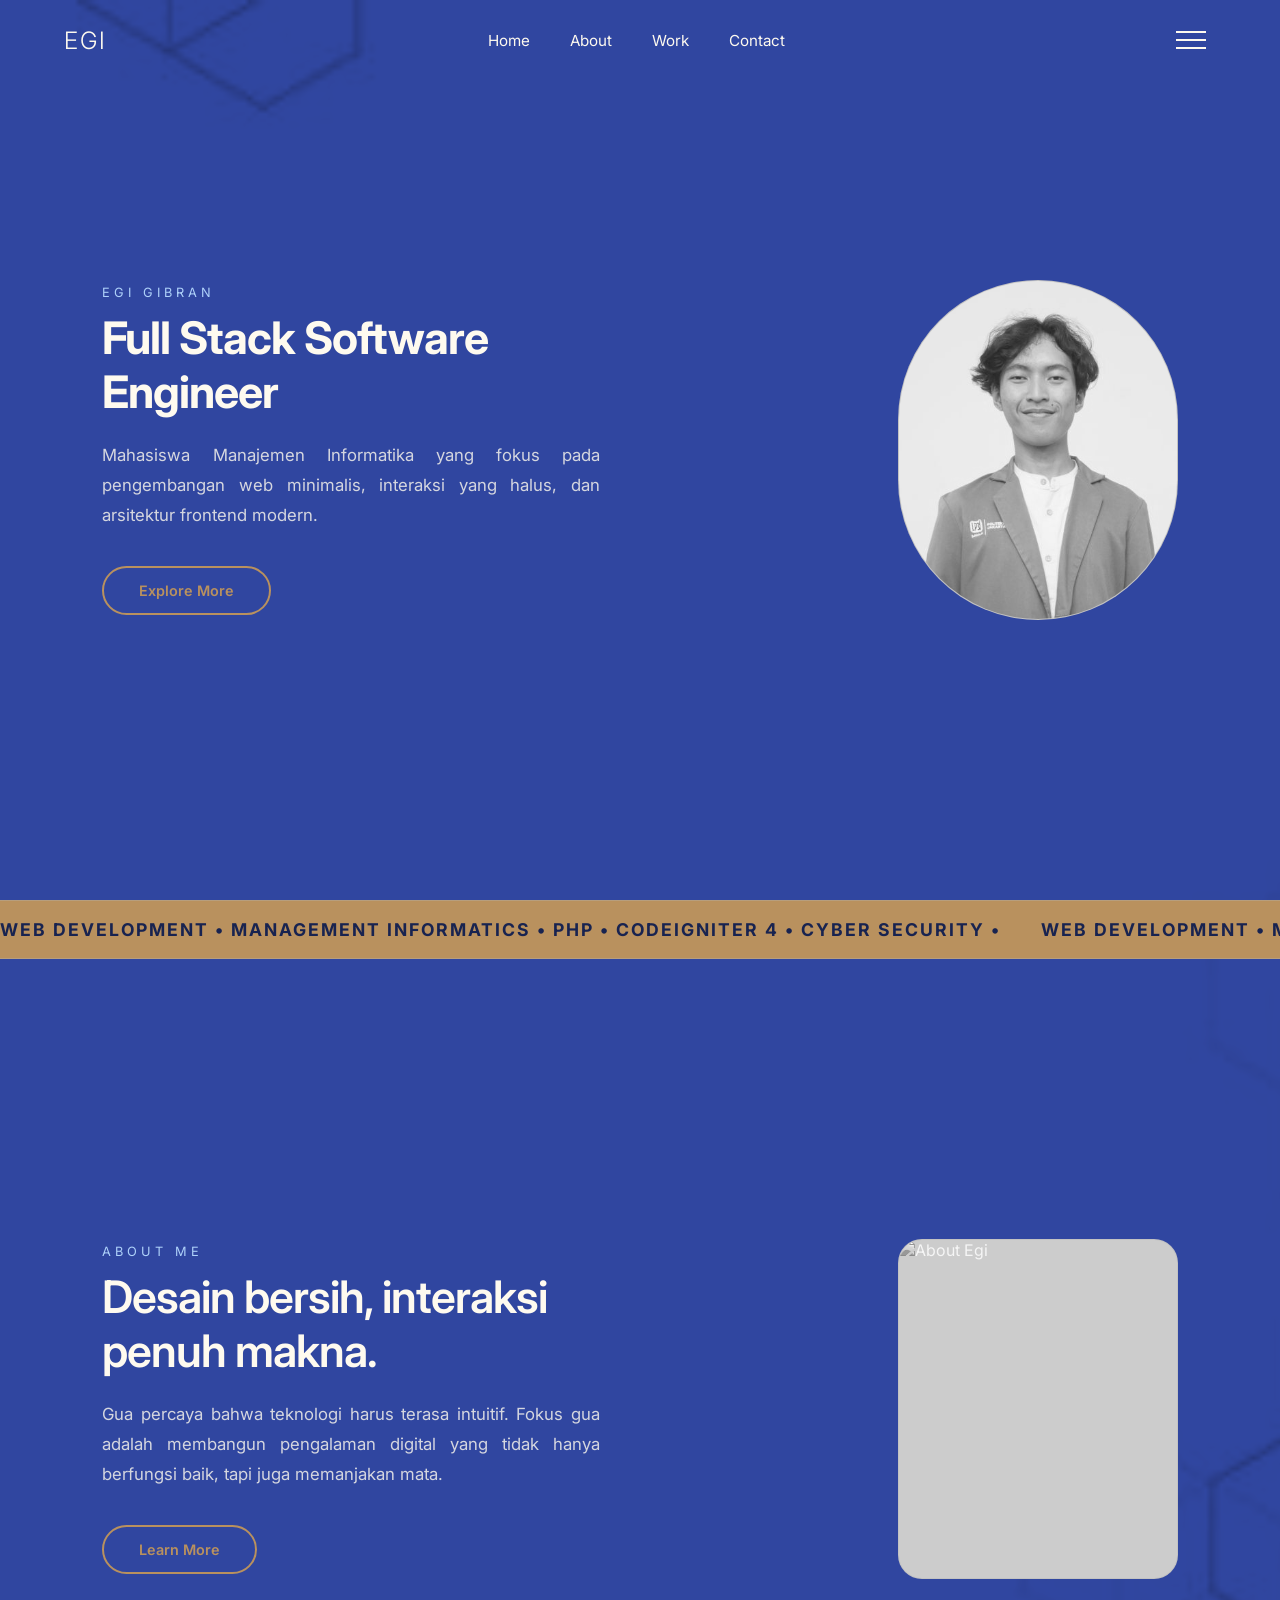
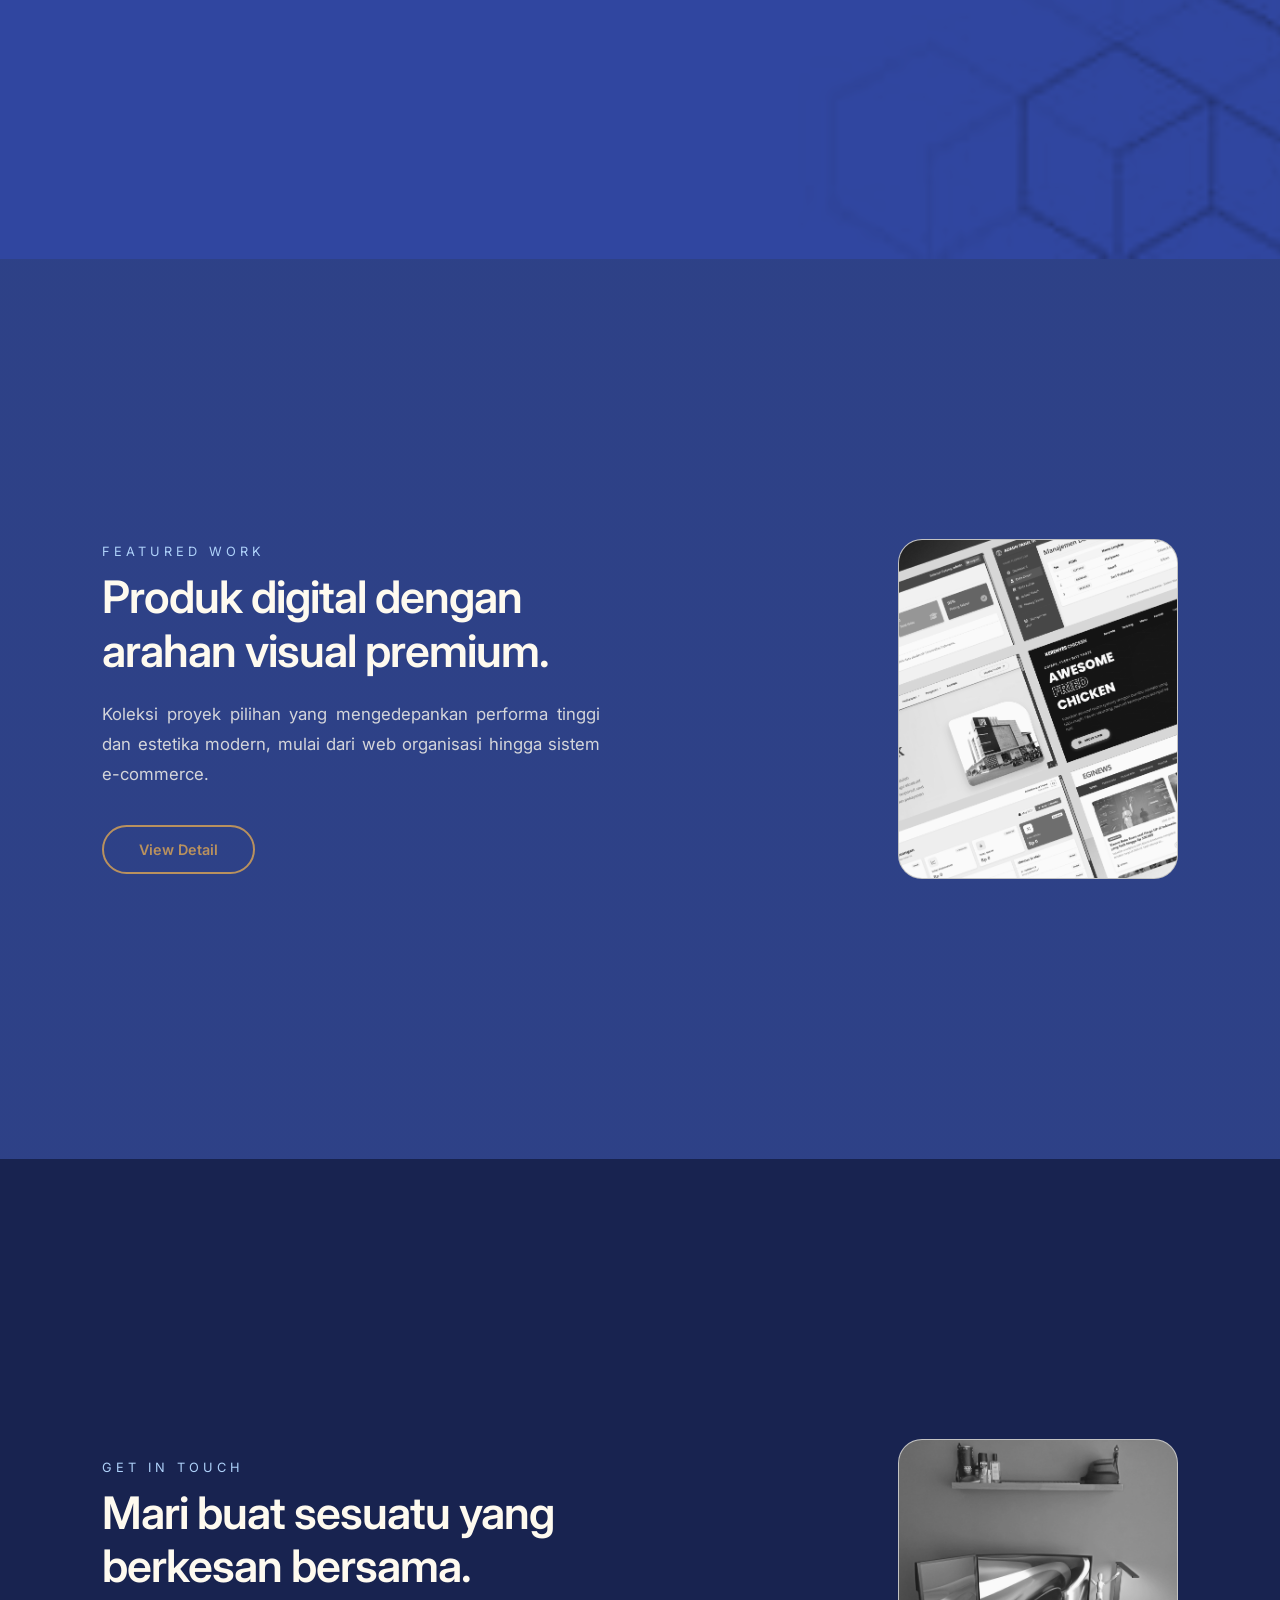
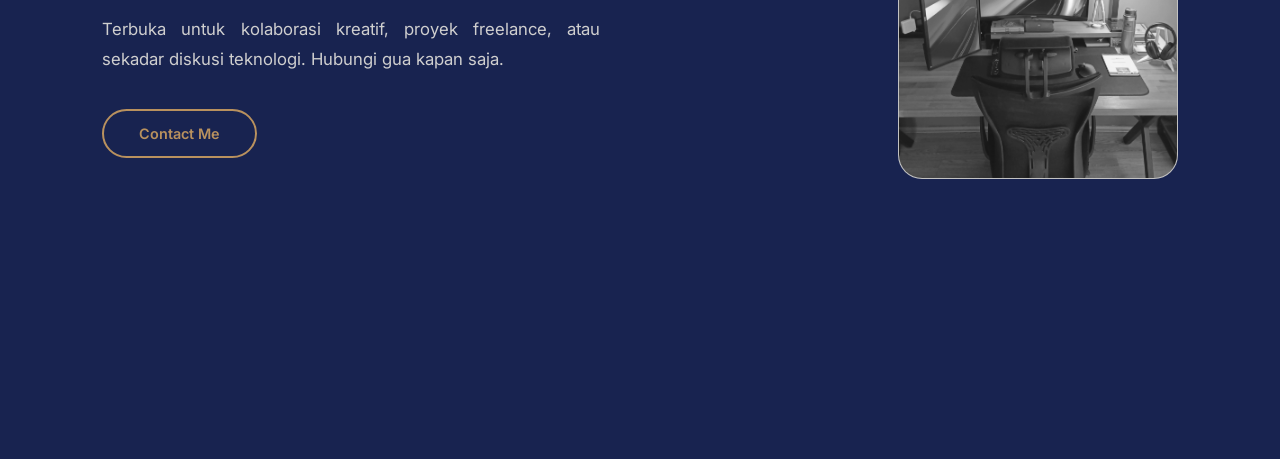
==== index.html @ 4a365207 "first commit: rombakan background dan marquee egi" ====
<!DOCTYPE html>
<html lang="en">
<head>
  <meta charset="UTF-8" />
  <meta name="viewport" content="width=device-width, initial-scale=1.0"/>
  <title>Egi — Portfolio</title>
  <link rel="stylesheet" href="style.css"/>
 <link href="https://fonts.googleapis.com/css2?family=Inter:wght@300;400;600&display=swap" rel="stylesheet">
</head>
<body>

  <header class="navbar" id="navbar">
    <a href="#home" class="logo nav-trigger">Egi</a>

    <nav class="nav-links">
      <a href="#home" class="nav-trigger">Home</a>
      <a href="#about" class="nav-trigger">About</a>
      <a href="#project" class="nav-trigger">Work</a>
      <a href="#contact" class="nav-trigger">Contact</a>
    </nav>

    <button class="hamburger" id="hamburger">
      <span></span>
      <span></span>
      <span></span>
    </button>
  </header>

  <div class="overlay-menu" id="overlayMenu">
    <nav class="overlay-links">
      <a href="#home" class="nav-trigger">Home</a>
      <a href="#about" class="nav-trigger">About</a>
      <a href="#project" class="nav-trigger">Work</a>
      <a href="#contact" class="nav-trigger">Contact</a>
    </nav>
  </div>

  <main class="scroll-container">

    <!-- 1. PEMBUNGKUS UTAMA UNTUK BACKGROUND HEKSAGONAL (MENGAPIT HOME SAMPAI SEBELUM MARQUEE) -->
<div class="home-about-group">

  <!-- SECTION HOME -->
  <section class="section" id="home">
    <div class="section-wrapper">
      <div class="section-content reveal-left">
        <p class="section-label">Egi Gibran</p>
        <h2><b>Full Stack Software Engineer</b></h2>
        <p class="section-description">
          Mahasiswa Manajemen Informatika yang fokus pada pengembangan web minimalis, 
          interaksi yang halus, dan arsitektur frontend modern.
        </p>
        <a href="#about" class="minimal-btn nav-trigger">Explore More</a>
      </div>
      <div class="section-image reveal-right">
        <div class="image-container image-pill">
          <img src="assets/DSC02403.JPG" alt="Egi Portrait">
        </div>
      </div>
    </div>
  </section>

  <!-- 2. ELEMEN BARU: INFINITE MARQUEE TEXT (DIPASANG TEPAT SEBELUM ABOUT) -->
  <div class="marquee-container">
    <div class="marquee-content">
      <span>WEB DEVELOPMENT • MANAGEMENT INFORMATICS • PHP • CODEIGNITER 4 • CYBER SECURITY • </span>
      <span>WEB DEVELOPMENT • MANAGEMENT INFORMATICS • PHP • CODEIGNITER 4 • CYBER SECURITY • </span>
      <span>WEB DEVELOPMENT • MANAGEMENT INFORMATICS • PHP • CODEIGNITER 4 • CYBER SECURITY • </span>
    </div>
  </div>

  <!-- SECTION ABOUT -->
  <section class="section" id="about">
    <div class="section-wrapper reverse">
      <div class="section-content reveal-right">
        <p class="section-label">About Me</p>
        <h2>Desain bersih, interaksi penuh makna.</h2>
        <p class="section-description">
          Gua percaya bahwa teknologi harus terasa intuitif. Fokus gua adalah membangun 
          pengalaman digital yang tidak hanya berfungsi baik, tapi juga memanjakan mata.
        </p>
        <a href="about.html" class="minimal-btn">Learn More</a>
      </div>
      <div class="section-image reveal-left">
        <div class="image-container image-square">
          <img src="assets/IMG_1856.jpg" alt="About Egi">
        </div>
      </div>
    </div>
  </section>

</div> <!-- KUNCI PENUTUP PEMBUNGKUS HOME & ABOUT -->


<!-- 3. SECTION WORK / PROJECT (DENGAN BACKGROUND GELOMBANG ASAP) -->
<section class="section work-page-bg" id="project">
  <div class="section-wrapper">
    <div class="section-content reveal-left">
      <p class="section-label">Featured Work</p>
      <h2>Produk digital dengan arahan visual premium.</h2>
      <p class="section-description">
        Koleksi proyek pilihan yang mengedepankan performa tinggi dan estetika modern, 
        mulai dari web organisasi hingga sistem e-commerce.
      </p>
      <a href="#" class="minimal-btn">View Detail</a>
    </div>
    <div class="section-image reveal-right">
      <div class="image-container image-square">
        <img src="assets/Frame 1.png" alt="Project Work">
      </div>
    </div>
  </div>
</section>


<!-- 4. SECTION CONTACT (DENGAN BACKGROUND MARMER PREMIUM) -->
<section class="section contact-page-bg" id="contact">
  <div class="section-wrapper reverse">
    <div class="section-content reveal-right">
      <p class="section-label">Get In Touch</p>
      <h2>Mari buat sesuatu yang berkesan bersama.</h2>
      <p class="section-description">
        Terbuka untuk kolaborasi kreatif, proyek freelance, atau sekadar 
        diskusi teknologi. Hubungi gua kapan saja.
      </p>
      <a href="#" class="minimal-btn">Contact Me</a>
    </div>
    <div class="section-image reveal-left">
      <div class="image-container image-square">
        <img src="assets/setup.jpg" alt="Contact Egi">
      </div>
    </div>
  </div>
</section>

  </main>

  <script src="script.js"></script>
  <!-- <script>
  document.addEventListener("DOMContentLoaded", () => {
    // Ambil semua elemen yang punya class animasi
    const animatedElements = document.querySelectorAll('.reveal-left, .reveal-right, .reveal-up');

    const observerOptions = {
      root: null, // Menggunakan viewport browser sebagai area deteksi
      rootMargin: "0px",
      threshold: 0.15 // Elemen memicu animasi jika 15% bagiannya sudah masuk layar
    };

    const scrollObserver = new IntersectionObserver((entries) => {
      entries.forEach(entry => {
        if (entry.isIntersecting) {
          // Pas elemen masuk ke layar (scroll ke bawah/atas), tambahkan class active
          entry.target.classList.add('active');
        } else {
          // KUNCINYA DI SINI: Pas elemen keluar dari layar, hapus class active biar bisa animasi lagi
          entry.target.classList.remove('active');
        }
      });
    }, observerOptions);

    // Daftarkan semua elemen ke observer
    animatedElements.forEach(element => {
      scrollObserver.observe(element);
    });
  });
</script> -->
</body>
</html>
---- style.css ----
/* =========================
   GOOGLE FONT
========================= */
@import url('https://fonts.googleapis.com/css2?family=Inter:wght@300;400;500;600;700&display=swap');


:root {
  --deep-blue: #182350;     /* Warna background utama/gelap */
  --powder-blue: #AFD2FA;   /* Warna aksen terang/highlight */
  --floral-white: #FEFAEF;  /* Warna teks utama & card cerah */
  --pale-brown: #B9915E;    /* Warna tombol premium/aksen hangat */
}
/* =========================
   RESET & BASE
========================= */
* {
  margin: 0;
  padding: 0;
  box-sizing: border-box;
}

html, body {
  width: 100%;
  height: 100%;
  background: var(--deep-blue);
  color: var(--floral-white);
  font-family: 'Inter', sans-serif;
}

/* Global scroll setting */
body {
  overflow-x: hidden;
  overflow-y: auto;
}

/* =========================
   SMOOTH SCROLL CONTAINER
========================= */
.scroll-container {
  /* Ubah dari 100vh ke auto supaya bisa di-scroll bebas */
  height: auto;
  overflow-y: visible;
  overflow-x: hidden;
  /* Matikan total scroll-snap */
  scroll-snap-type: none !important;
  scroll-behavior: smooth;
}

.section {
  min-height: 100vh;
  /* Matikan snap align di section */
  scroll-snap-align: none !important;
  scroll-snap-stop: normal !important;
  display: flex;
  align-items: center;
  justify-content: center;
  padding: 0 8%;
}

/* =========================
   NAVBAR & LOGO (STAY RAMPING)
========================= */
.navbar {
  position: fixed;
  top: 0;
  left: 0;
  width: 100%;
  height: 80px;
  padding: 0 5%;
  display: flex;
  align-items: center;
  justify-content: space-between;
  z-index: 1000;
  transition: all 0.6s cubic-bezier(0.25, 1, 0.5, 1);
}

.navbar.scrolled {
  top: 20px;
  left: 50%;
  transform: translateX(-50%);
  width: 90%;
  max-width: 1100px;
  height: 65px;
  border-radius: 100px;
  background: rgba(24, 35, 80, 0.5) !important; /* Transparansi Deep Blue */
  backdrop-filter: blur(20px);
  border: 1px solid rgba(175, 210, 250, 0.2); /* Border tipis pake Powder Blue */
  box-shadow: 0 10px 40px rgba(0,0,0,0.3);
}

.logo {
  text-decoration: none;
  color: var(--floral-white) !important;
  font-family: 'Inter', sans-serif;
  font-size: 1.5rem;
  font-weight: 300;
  letter-spacing: 2px;
  text-transform: uppercase;
  transition: 0.3s;
}

.nav-links { display: flex; gap: 40px; }
.nav-links a { 
  text-decoration: none; 
  color: var(--floral-white);
  font-size: 0.95rem; 
  transition: 0.3s; 
}
.nav-links a:hover { 
  color: var(--powder-blue); 
}

/* =========================
   LAYOUT & CONTENT (SEJAJAR)
========================= */
.section-wrapper {
  width: 100%;
  max-width: 1100px;
  display: flex;
  justify-content: space-between;
  align-items: center;
  margin: 0 auto;
  gap: 80px;
}

.section-content {
  flex: 1;
  max-width: 520px;
  text-align: left;
}

.section-image {
  flex: 1;
  display: flex;
  justify-content: flex-end;
}

.section-label {
  text-transform: uppercase;
  font-size: 0.8rem;
  letter-spacing: 4px;
  color: var(--powder-blue); /* Label teks atas jadi biru muda menyala */
  margin-bottom: 12px;
  display: block;
}

.section-content h1 {
  font-size: clamp(3rem, 6vw, 4.5rem);
  line-height: 1.05;
  margin-bottom: 20px;
  letter-spacing: -2px;
  font-weight: 700;
  color: var(--floral-white) !important;
}

.section-content h2 {
  font-size: clamp(2rem, 3.5vw, 2.8rem);
  line-height: 1.2;
  margin-bottom: 20px;
  letter-spacing: -1px;
  font-weight: 600;
  color: var(--floral-white) !important;
}

.section-description {
  color: rgba(254, 250, 239, 0.8); /* Teks deskripsi dibuat sedikit transparan agar nyaman dibaca */
  line-height: 1.8;
  font-size: 1.05rem;
  margin-bottom: 35px;
  text-align: justify;
  text-justify: inter-word;
}

/* =========================
   IMAGES SYSTEM
========================= */
.image-container {
  width: 280px;
  height: 340px;
  overflow: hidden;
  background: #ccc; 
  border: 1px solid rgba(0,0,0,0.05);
  transition: transform 0.6s cubic-bezier(0.25, 1, 0.5, 1);
}

.image-pill { border-radius: 200px; }
.image-square { border-radius: 24px; }

.image-container img {
  width: 100%;
  height: 100%;
  object-fit: cover;
  filter: grayscale(100%);
  transition: filter 0.6s ease, transform 0.6s ease;
  opacity: 0.9;
}

.image-container:hover img { 
  opacity: 1; 
  filter: grayscale(0%);
}

.image-container:hover { transform: scale(1.02); }

/* Efek dasar sebelum elemen masuk ke layar */
.reveal-left { 
  opacity: 0; 
  transform: translateX(-50px); 
  transition: opacity 0.8s ease, transform 0.8s cubic-bezier(0.25, 1, 0.5, 1);
}
.reveal-right { 
  opacity: 0; 
  transform: translateX(50px); 
  transition: opacity 0.8s ease, transform 0.8s cubic-bezier(0.25, 1, 0.5, 1);
}
.reveal-up { 
  opacity: 0; 
  transform: translateY(40px); 
  transition: opacity 0.8s ease, transform 0.8s cubic-bezier(0.25, 1, 0.5, 1);
}

/* Kelas aktif saat elemen ada di dalam layar */
.reveal-left.active, 
.reveal-right.active, 
.reveal-up.active { 
  opacity: 1; 
  transform: translate(0); 
}

.minimal-btn {
  display: inline-block;
  padding: 14px 35px;
  border: 2px solid var(--pale-brown);
  border-radius: 50px;
  color: var(--pale-brown);
  text-decoration: none;
  transition: 0.3s;
  font-size: 0.9rem;
  background: transparent;
  font-weight: 600;
}

.minimal-btn:hover { 
  background: var(--pale-brown); 
  color: var(--deep-blue); /* Saat dihover teks berubah jadi kontras gelap */
  transform: translateY(-3px);
  box-shadow: 0 10px 20px rgba(185, 145, 94, 0.3); /* Shadow mengikuti warna tombol */
}

/* =========================
   ABOUT PAGE FIX (NO BLANK)
========================= */
.about-page {
background: var(--deep-blue) !important;
  color: var(--floral-white) !important;
  overflow-y: auto !important;
}

/* Matikan snap scroll di About agar konten tidak hilang */
.about-page .scroll-container {
  height: auto !important;
  overflow: visible !important;
  display: block !important;
  scroll-snap-type: none !important;
}

/* =========================
   PERBAIKAN TOTAL: ALVALENS LAYOUT
========================= */
.about-page {
  background: var(--deep-blue); /* Sekarang background dasarnya jadi Deep Blue */
  color: var(--floral-white);   /* Semua teks global defaultnya jadi krem putih mewah */
  overflow-y: auto !important;
}

.about-container {
  max-width: 1200px;
  margin: 0 auto;
  padding: 140px 5% 80px;
}

/* Judul Atas Kiri */
.about-section-title {
  font-family: 'Inter', sans-serif;
  font-size: 2.2rem;
  font-weight: 700;
  color: var(--powder-blue) !important;
  margin-bottom: 40px;
  text-align: left;
}

/* Grid Pembagi 2 Kolom */
.about-wrapper-alvalens {
  display: grid;
  grid-template-columns: 1.1fr 1fr;
  gap: 80px;
  align-items: start;
  margin-bottom: 100px;
}

/* =========================
   KOLASE FOTO (STACKING EFFECT)
========================= */
.about-images-collage {
  position: relative;
  width: 100%;
  height: 480px; /* Menjaga wadah tumpukan foto stabil */
}

.img-box {
  position: absolute;
  overflow: hidden;
  box-shadow: 0 10px 30px rgba(0,0,0,0.3);
  /* KUNCINYA DI SINI: Pake cubic-bezier biar transisi pas hover keluar-masuk halus banget */
  transition: transform 0.6s cubic-bezier(0.25, 1, 0.5, 1), box-shadow 0.6s cubic-bezier(0.25, 1, 0.5, 1), z-index 0.3s ease;
}

.img-box img {
  width: 100%;
  height: 100%;
  object-fit: cover;
  filter: grayscale(100%); /* Efek monokrom hitam putih */
  transition: filter 0.6s cubic-bezier(0.25, 1, 0.5, 1);
}

/* EFEK TIMBUL HALUS PAS DI-HOVER */
.img-box:hover {
  transform: translateY(-12px) scale(1.03); 
  box-shadow: 0 25px 50px rgba(0,0,0,0.5); 
  z-index: 10 !important;
}

.img-box:hover img {
  filter: grayscale(0%); /* Berwarna saat di-hover */
}

/* Pengaturan Posisi & Ukuran Persis Gambar */
.img-main {
  width: 260px;
  height: 320px;
  left: 50px;
  top: 60px;
  z-index: 2;
}

.img-top-right {
  width: 180px;
  height: 200px;
  right: 60px;
  top: 10px;
  z-index: 1;
}

.img-bottom-center {
  width: 220px;
  height: 240px;
  left: 280px;
  bottom: -20px;
  z-index: 3;
}

/* =========================
   KOLOM TEKS & DESKRIPSI
========================= */
.about-text-content {
  display: flex;
  flex-direction: column;
  gap: 25px;
}

.about-name {
  font-size: 2.5rem;
  font-weight: 700;
  color: var(--floral-white) !important;
  letter-spacing: -0.5px;
  margin-bottom: 5px;
}

.about-paragraph {
  font-size: 1.05rem;
  line-height: 1.8;
  color: rgba(254, 250, 239, 0.85) !important;
  text-align: justify; /* Membuat teks rata kanan-kiri yang rapi */
}

.about-paragraph strong {
  color: var(--powder-blue) !important; /* Teks tebal/highlight jadi biru muda */
  font-weight: 600;
}

/* =========================
   SPOTIFY WIDGET BOX
========================= */
.spotify-widget {
display: flex;
  align-items: center;
  gap: 15px;
  border: 1.5px solid rgba(175, 210, 250, 0.3);
  border-radius: 12px;
  padding: 15px 25px;
  width: 100%;
  max-width: 450px;
  margin-top: 15px;
  background: rgba(24, 35, 80, 0.3);
}

.spotify-icon svg {
  width: 40px;
  height: 40px;
  color: #1DB954; /* Kita kasih warna ijo khas Spotify asli biar mantap */
}

.spotify-info {
  display: flex;
  flex-direction: column;
}

.spotify-title {
  font-size: 0.95rem;
  font-weight: 700;
  color: var(--floral-white);
}

.spotify-status {
  font-size: 0.95rem;
  color: var(--powder-blue);
}

/* Responsif Mobile */
@media (max-width: 992px) {
  .about-wrapper-alvalens {
    grid-template-columns: 1fr;
    gap: 50px;
  }
  .about-images-collage {
    height: 400px;
  }
  .img-main { width: 200px; height: 260px; left: 10px; }
  .img-top-right { width: 140px; height: 160px; right: 20px; }
  .img-bottom-center { width: 160px; height: 180px; left: 180px; }
}

/* Paksa konten About muncul tanpa menunggu JS */
.reveal-left { 
  opacity: 0; 
  transform: translateX(-50px); 
  transition: opacity 0.8s ease, transform 0.8s cubic-bezier(0.25, 1, 0.5, 1);
}
.reveal-right { 
  opacity: 0; 
  transform: translateX(50px); 
  transition: opacity 0.8s ease, transform 0.8s cubic-bezier(0.25, 1, 0.5, 1);
}
.reveal-up { 
  opacity: 0; 
  transform: translateY(40px); 
  transition: opacity 0.8s ease, transform 0.8s cubic-bezier(0.25, 1, 0.5, 1);
}

.reveal-left.active, .reveal-right.active, .reveal-up.active { 
  opacity: 1 !important; 
  transform: translate(0) !important;
}

.about-hero h1 {
  font-size: clamp(2.5rem, 5vw, 4rem);
  margin-bottom: 30px;
  letter-spacing: -2px;
  color: var(--floral-white);
}

.about-bio {
  font-size: 1.2rem;
  line-height: 1.8;
  color: rgba(254, 250, 239, 0.85);
  max-width: 750px;
  margin-bottom: 80px;
}

.about-grid {
  display: grid;
  grid-template-columns: 1fr 1fr;
  gap: 60px;
  margin-bottom: 80px;
}

.grid-col h3 {
  text-transform: uppercase;
  font-size: 0.9rem;
  letter-spacing: 3px;
  margin-bottom: 30px;
  color: var(--powder-blue);
  border-bottom: 1px solid var(--powder-blue);
  padding-bottom: 10px;
  display: inline-block;
}

.timeline-item { margin-bottom: 30px; }
.timeline-item .year { font-size: 0.85rem; color: var(--pale-brown); /* Tahun pendidikan/organisasi di-highlight warna cokelat emas */ display: block; margin-bottom: 5px; }
.timeline-item h4 { font-size: 1.1rem; 
  font-weight: 700;
  color: var(--floral-white) !important; /* Memastikan judul instansi berwarna terang */
  margin-bottom: 5px; }

  .timeline-item p {
  color: rgba(254, 250, 239, 0.7) !important; /* Deskripsi instansi */
}

.skills-wrapper { display: flex; flex-wrap: wrap; gap: 15px; margin-top: 20px; }
.skills-wrapper span {
  padding: 8px 20px;
  border: 1px solid var(--powder-blue);
    color: var(--powder-blue);
  border-radius: 50px;
  font-size: 0.85rem;
  transition: 0.3s;
}
.skills-wrapper span:hover { background: var(--powder-blue);
    color: var(--deep-blue); }

/* =========================
   OVERLAY MENU & HAMBURGER FIX
========================= */
.hamburger { 
  border: none; 
  background: none; 
  cursor: pointer; 
  z-index: 1001; 
  display: block;
  padding: 10px; /* Kasih ruang klik biar nyaman */
}

/* Set isi garis hitam hamburger biar muncul mantap */
.hamburger span { 
  display: block; 
  width: 30px; 
  height: 2px; 
  background: var(--floral-white) !important; /* Garis burger jadi putih biar kelihatan */
  margin: 6px 0; 
  transition: all 0.3s ease; 
}

/* Animasi keren pas hamburger diklik (menjadi X) */
.hamburger.active span:nth-child(1) {
  transform: translateY(8px) rotate(45deg);
}
.hamburger.active span:nth-child(2) {
  opacity: 0;
}
.hamburger.active span:nth-child(3) {
  transform: translateY(-8px) rotate(-45deg);
}

/* Perbaikan Overlay Menu biar gak ngerusak tampilan utama */
.overlay-menu {
  position: fixed;
  inset: 0;
  background: var(--deep-blue) !important; /* Menu layar penuh jadi biru gelap */
  z-index: 999;
  display: flex;
  justify-content: center;
  align-items: center;
  
  /* Sembunyikan total saat tidak aktif */
  opacity: 0;
  visibility: hidden;
  pointer-events: none; 
  transition: opacity 0.5s ease, visibility 0.5s ease;
}

/* Saat overlay aktif dibuka */
.overlay-menu.active { 
  opacity: 1; 
  visibility: visible; 
  pointer-events: auto; /* Aktifkan klik tombol link */
}

/* Merapikan link di dalam overlay menu */
.overlay-links {
  display: flex;
  flex-direction: column;
  align-items: center;
  gap: 25px;
}

.overlay-links a { 
  display: block; 
  font-size: 2.5rem; 
  font-weight: 700; 
  color: rgba(254, 250, 239, 0.3);
  text-decoration: none; 
  text-transform: uppercase;
  letter-spacing: 2px;
  transition: all 0.4s ease; 
}

.overlay-links a:hover { 
  color: var(--powder-blue);
  transform: translateX(10px); 
}

@media (max-width: 768px) {
  .about-grid { grid-template-columns: 1fr; }
}


/* ========================================================
   EFEK LATAR BELAKANG TERINTEGRASI (ROMBAKAN EGI)
   ======================================================== */

/* Pembungkus Home & About: Memasang Gambar Heksagonal */
.home-about-group {
  width: 100%;
  position: relative;
  background-image: url('assets/bck-sec-homedanabout.png'); /* Menggunakan file heksagonal */
  background-size: cover;
  background-position: center;
  background-repeat: no-repeat;
  background-attachment: scroll;
  /* Trik blending mode: Menyaring background putih abu-abu menjadi menyatu dengan warna dasar body */
  background-blend-mode: overlay;
  background-color: var(--deep-blue);
}

/* Memastikan background aslinya transparan tipis agar pola di bawahnya tembus indah */
#home, #about {
  background: transparent !important; /* Paksa jadi transparan agar pola heksagonal di bawahnya tembus */
  backdrop-filter: none !important;  /* Matikan blur agar gambar abstrak di belakang terlihat tajam */
}

/* Section Work: Memasang Gambar Gelombang Asap */
.work-page-bg {
  background-image: url('image_91da5.png'), linear-gradient(var(--deep-blue), var(--deep-blue));
  background-size: cover;
  background-position: center;
  /* Screen membuat warna putih jadi transparan di atas warna dasar gelap */
  background-blend-mode: screen;
  background-color: var(--deep-blue);
  opacity: 1;
}

/* Section Contact: Memasang Gambar Marmer Premium */
.contact-page-bg {
  background-image: url('image_901c8f.jpg');
  background-size: cover;
  background-position: center;
  /* Color-burn / Multiply menyaring gumpalan marmer abu menjadi urat-urat gelap eksklusif */
  background-blend-mode: color-burn;
  background-color: var(--deep-blue);
}


/* ========================================================
   KOMPONEN: INFINITE MARQUEE TEXT RUNNING
   ======================================================== */
.marquee-container {
  width: 100%;
  overflow: hidden;
  background: var(--pale-brown); /* Menggunakan kelompok warna cokelat emas premium lu */
  padding: 18px 0;
  display: flex;
  align-items: center;
  border-top: 1px solid rgba(175, 210, 250, 0.2);
  border-bottom: 1px solid rgba(175, 210, 250, 0.2);
  z-index: 5;
  position: relative;
}

.marquee-content {
  display: flex;
  white-space: nowrap;
  gap: 0;
  /* Memanggil fungsi animasi berjalan terus menerus */
  animation: marquee-running 25s linear infinite;
}

.marquee-content span {
  font-family: 'Inter', sans-serif;
  font-size: 1.1rem;
  font-weight: 700;
  color: var(--deep-blue); /* Warna teks kontras gelap kontras tinggi */
  letter-spacing: 2px;
  padding-right: 40px; /* Jarak jeda antar kalimat repetisi */
}

/* Logika Animasi Pergeseran Koordinat X Murni */
@keyframes marquee-running {
  0% {
    transform: translateX(0%);
  }
  100% {
    transform: translateX(-33.33%);
  }
}


/* ========================================================
   OPTIMALISASI ANIMASI JAVASCRIPT REVEAL SYSTEM
   ======================================================== */
.reveal-left, .reveal-right, .reveal-up {
  opacity: 0;
  transition: opacity 0.8s ease, transform 0.8s cubic-bezier(0.25, 1, 0.5, 1);
}

.reveal-left { transform: translateX(-40px); }
.reveal-right { transform: translateX(40px); }
.reveal-up { transform: translateY(40px); }

/* Saat JS mendeteksi scroll atau load, kelas active ini langsung dipaksa berjalan */
.reveal-left.active, 
.reveal-right.active, 
.reveal-up.active { 
  opacity: 1 !important; 
  transform: translate(0) !important; 
}


/* Section Project: Memasang Gambar Gelombang Asap */
#project.work-page-bg {
  background-image: url('image_91da5.png'), linear-gradient(var(--deep-blue), var(--deep-blue));
  background-size: cover;
  background-position: center;
  background-blend-mode: screen;
  background-color: var(--deep-blue);
}
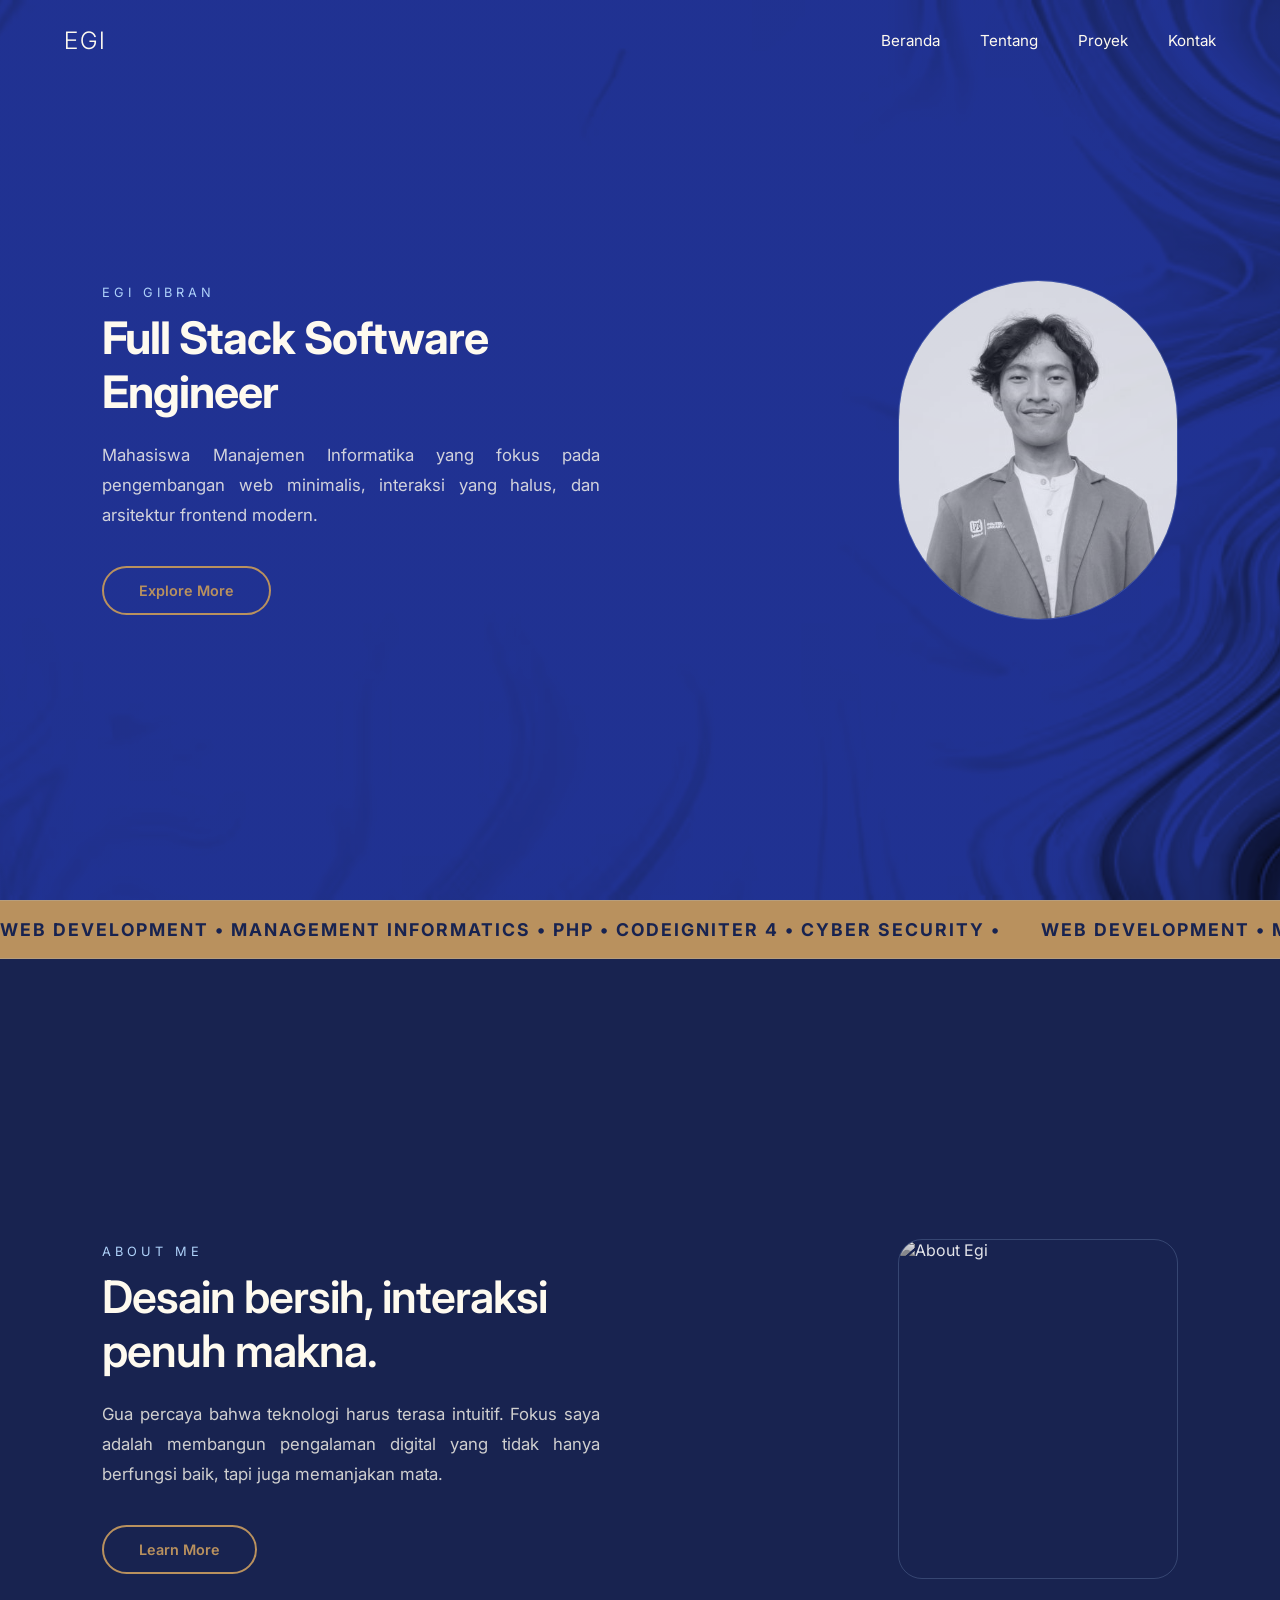
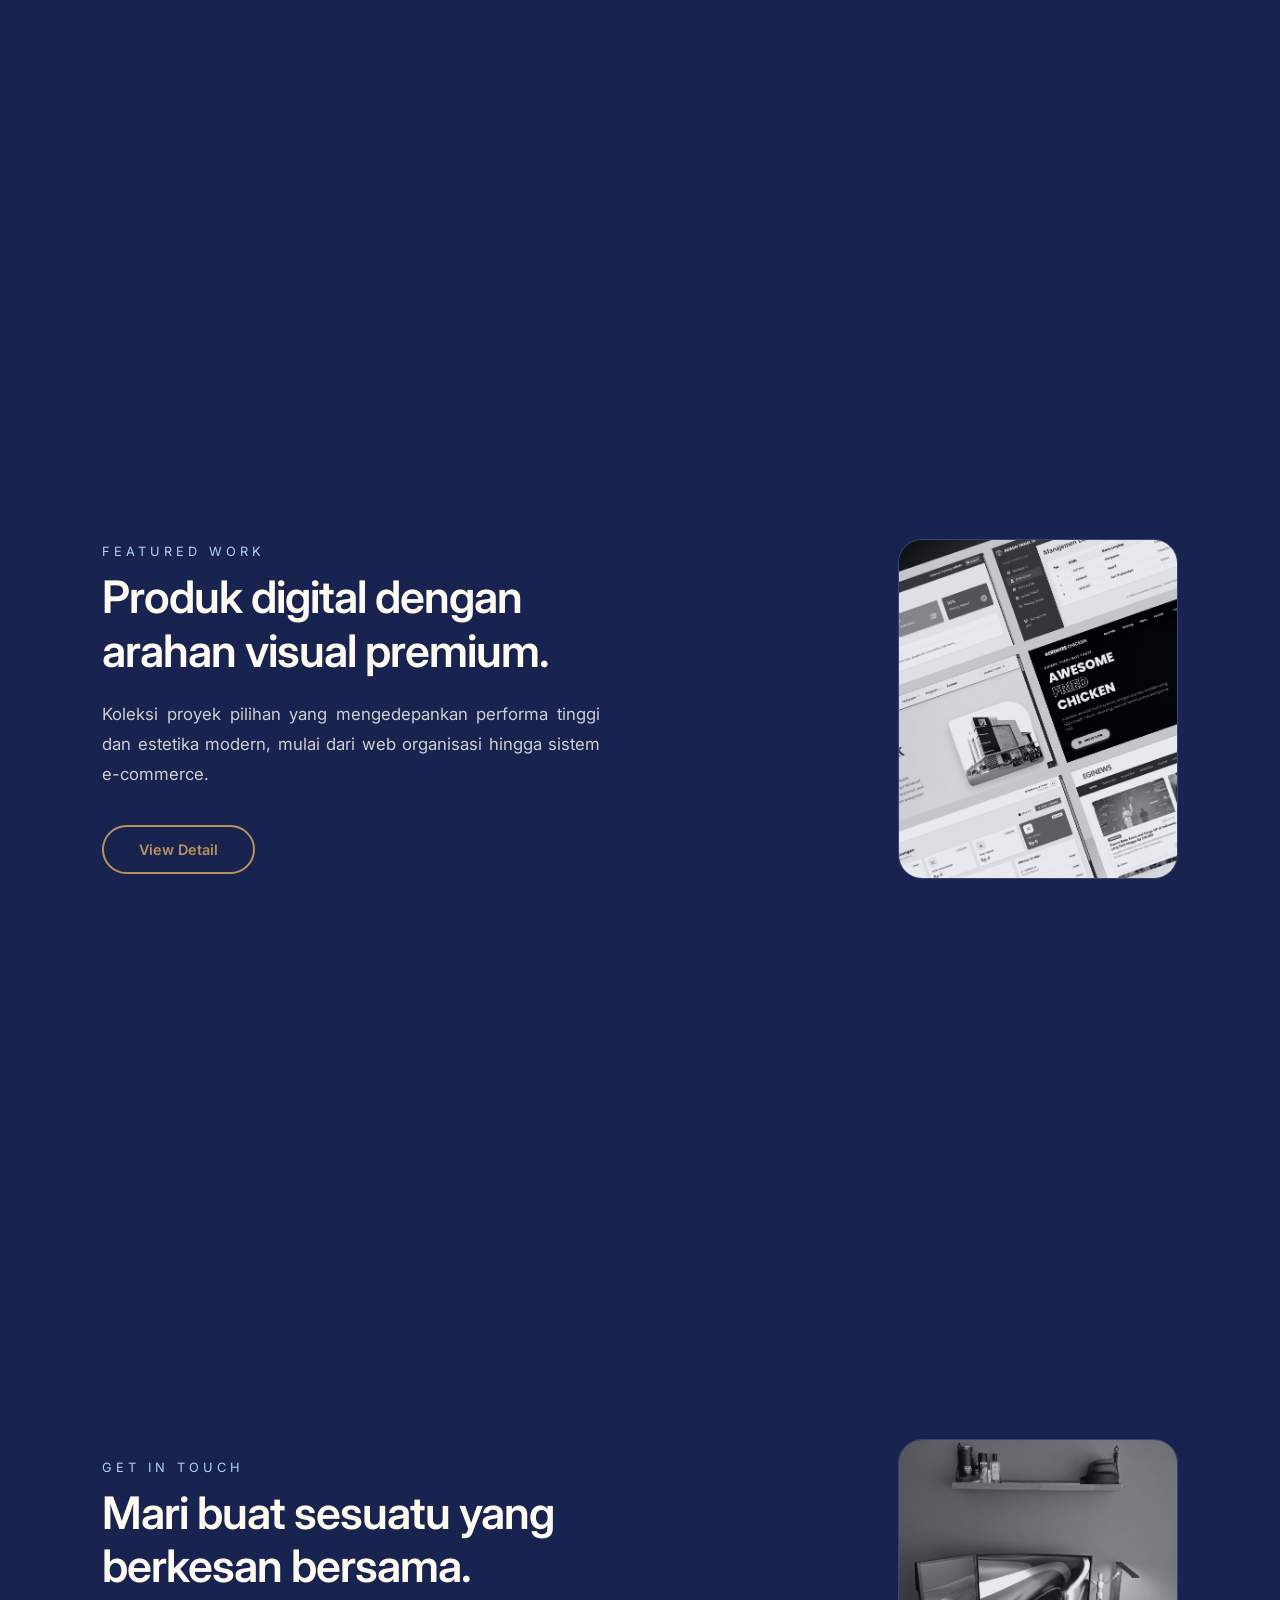
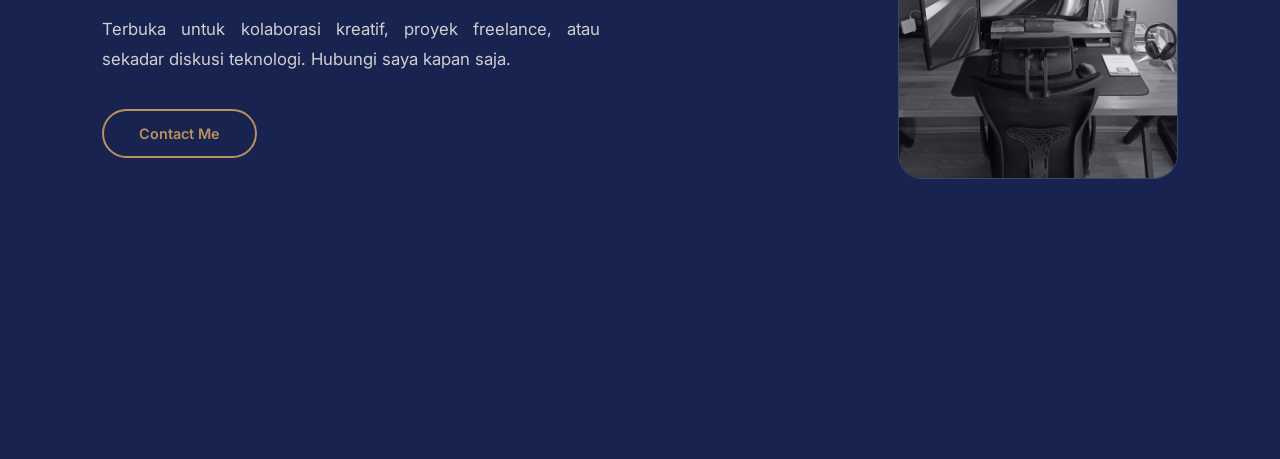
==== commit 91431f66: "Update website background jadi satu gambar utuh" ====
--- a/index.html
+++ b/index.html
@@ -13,10 +13,10 @@
     <a href="#home" class="logo nav-trigger">Egi</a>
 
     <nav class="nav-links">
-      <a href="#home" class="nav-trigger">Home</a>
-      <a href="#about" class="nav-trigger">About</a>
-      <a href="#project" class="nav-trigger">Work</a>
-      <a href="#contact" class="nav-trigger">Contact</a>
+      <a href="#home" class="nav-trigger">Beranda</a>
+      <a href="#about" class="nav-trigger">Tentang</a>
+      <a href="#project" class="nav-trigger">Proyek</a>
+      <a href="#contact" class="nav-trigger">Kontak</a>
     </nav>
 
     <button class="hamburger" id="hamburger">
@@ -28,10 +28,10 @@
 
   <div class="overlay-menu" id="overlayMenu">
     <nav class="overlay-links">
-      <a href="#home" class="nav-trigger">Home</a>
-      <a href="#about" class="nav-trigger">About</a>
-      <a href="#project" class="nav-trigger">Work</a>
-      <a href="#contact" class="nav-trigger">Contact</a>
+      <a href="#home" class="nav-trigger">Beranda</a>
+      <a href="#about" class="nav-trigger">Tentang</a>
+      <a href="#project" class="nav-trigger">Proyek</a>
+      <a href="#contact" class="nav-trigger">Kontak</a>
     </nav>
   </div>
 
@@ -76,7 +76,7 @@
         <p class="section-label">About Me</p>
         <h2>Desain bersih, interaksi penuh makna.</h2>
         <p class="section-description">
-          Gua percaya bahwa teknologi harus terasa intuitif. Fokus gua adalah membangun 
+          Gua percaya bahwa teknologi harus terasa intuitif. Fokus saya adalah membangun 
           pengalaman digital yang tidak hanya berfungsi baik, tapi juga memanjakan mata.
         </p>
         <a href="about.html" class="minimal-btn">Learn More</a>
@@ -121,7 +121,7 @@
       <h2>Mari buat sesuatu yang berkesan bersama.</h2>
       <p class="section-description">
         Terbuka untuk kolaborasi kreatif, proyek freelance, atau sekadar 
-        diskusi teknologi. Hubungi gua kapan saja.
+        diskusi teknologi. Hubungi saya kapan saja.
       </p>
       <a href="#" class="minimal-btn">Contact Me</a>
     </div>
--- a/style.css
+++ b/style.css
@@ -1,18 +1,18 @@
-/* =========================
-   GOOGLE FONT
-========================= */
+/* ========================================================
+   GOOGLE FONT & INITIAL VARIABLE
+   ======================================================== */
 @import url('https://fonts.googleapis.com/css2?family=Inter:wght@300;400;500;600;700&display=swap');
 
-
 :root {
-  --deep-blue: #182350;     /* Warna background utama/gelap */
-  --powder-blue: #AFD2FA;   /* Warna aksen terang/highlight */
-  --floral-white: #FEFAEF;  /* Warna teks utama & card cerah */
-  --pale-brown: #B9915E;    /* Warna tombol premium/aksen hangat */
-}
-/* =========================
-   RESET & BASE
-========================= */
+  --deep-blue: #182350;     /* Biru dongker murni bawaan awal lu */
+  --powder-blue: #AFD2FA;   /* Warna aksen terang */
+  --floral-white: #FEFAEF;  /* Warna teks utama & card */
+  --pale-brown: #B9915E;    /* Warna tombol premium */
+}
+
+/* ========================================================
+   RESET & BASE SYSTEM (SATU BG UNTUK SEMUA)
+   ======================================================== */
 * {
   margin: 0;
   padding: 0;
@@ -22,44 +22,52 @@
 html, body {
   width: 100%;
   height: 100%;
-  background: var(--deep-blue);
   color: var(--floral-white);
   font-family: 'Inter', sans-serif;
-}
-
-/* Global scroll setting */
+  
+  /* Kunci Utama: Satu background global yang terintegrasi di body */
+  background-image: 
+    linear-gradient(rgba(24, 35, 80, 0.4), rgba(24, 35, 80, 0.4)), 
+    url('assets/bg-contact.jpg');
+  background-size: cover;
+  background-position: center;
+  background-repeat: no-repeat;
+  background-attachment: fixed; /* Bikin background diem statis yang elegan pas di-scroll */
+  background-color: var(--deep-blue);
+  background-blend-mode: overlay;
+}
+
 body {
   overflow-x: hidden;
   overflow-y: auto;
 }
 
-/* =========================
-   SMOOTH SCROLL CONTAINER
-========================= */
+/* ========================================================
+   SMOOTH SCROLL & LAYOUT CONTAINER
+   ======================================================== */
 .scroll-container {
-  /* Ubah dari 100vh ke auto supaya bisa di-scroll bebas */
   height: auto;
   overflow-y: visible;
   overflow-x: hidden;
-  /* Matikan total scroll-snap */
   scroll-snap-type: none !important;
   scroll-behavior: smooth;
 }
 
 .section {
   min-height: 100vh;
-  /* Matikan snap align di section */
   scroll-snap-align: none !important;
   scroll-snap-stop: normal !important;
   display: flex;
   align-items: center;
   justify-content: center;
-  padding: 0 8%;
-}
-
-/* =========================
-   NAVBAR & LOGO (STAY RAMPING)
-========================= */
+  padding: 80px 8%;
+  position: relative;
+  background: transparent !important; /* Dipastikan semua section transparan */
+}
+
+/* ========================================================
+   NAVBAR & LOGO (RESPONSIVE READY)
+   ======================================================== */
 .navbar {
   position: fixed;
   top: 0;
@@ -82,9 +90,9 @@
   max-width: 1100px;
   height: 65px;
   border-radius: 100px;
-  background: rgba(24, 35, 80, 0.5) !important; /* Transparansi Deep Blue */
+  background: rgba(24, 35, 80, 0.7) !important;
   backdrop-filter: blur(20px);
-  border: 1px solid rgba(175, 210, 250, 0.2); /* Border tipis pake Powder Blue */
+  border: 1px solid rgba(175, 210, 250, 0.2);
   box-shadow: 0 10px 40px rgba(0,0,0,0.3);
 }
 
@@ -96,23 +104,51 @@
   font-weight: 300;
   letter-spacing: 2px;
   text-transform: uppercase;
-  transition: 0.3s;
-}
-
-.nav-links { display: flex; gap: 40px; }
+  z-index: 1002;
+}
+
+/* Menu bawaan desktop */
+.nav-links { 
+  display: flex; 
+  gap: 40px; 
+}
+
 .nav-links a { 
   text-decoration: none; 
   color: var(--floral-white);
   font-size: 0.95rem; 
   transition: 0.3s; 
 }
+
 .nav-links a:hover { 
   color: var(--powder-blue); 
 }
 
-/* =========================
-   LAYOUT & CONTENT (SEJAJAR)
-========================= */
+/* ========================================================
+   CLEANING SECTION BG (SEMUA DIBUAT TRANSPARAN PENUH)
+   ======================================================== */
+
+.home-about-group {
+  width: 100%;
+  position: relative;
+  background: transparent !important;
+}
+
+#home, #about {
+  background: transparent !important;
+}
+
+.work-page-bg, #project.work-page-bg {
+  background: transparent !important;
+}
+
+.contact-page-bg {
+  background: transparent !important;
+}
+
+/* ========================================================
+   SECTION HERO LAYOUT CONFIGURATION
+   ======================================================== */
 .section-wrapper {
   width: 100%;
   max-width: 1100px;
@@ -139,14 +175,14 @@
   text-transform: uppercase;
   font-size: 0.8rem;
   letter-spacing: 4px;
-  color: var(--powder-blue); /* Label teks atas jadi biru muda menyala */
+  color: var(--powder-blue);
   margin-bottom: 12px;
   display: block;
 }
 
 .section-content h1 {
-  font-size: clamp(3rem, 6vw, 4.5rem);
-  line-height: 1.05;
+  font-size: clamp(2.5rem, 5vw, 4.5rem);
+  line-height: 1.1;
   margin-bottom: 20px;
   letter-spacing: -2px;
   font-weight: 700;
@@ -154,7 +190,7 @@
 }
 
 .section-content h2 {
-  font-size: clamp(2rem, 3.5vw, 2.8rem);
+  font-size: clamp(1.8rem, 3.5vw, 2.8rem);
   line-height: 1.2;
   margin-bottom: 20px;
   letter-spacing: -1px;
@@ -163,23 +199,21 @@
 }
 
 .section-description {
-  color: rgba(254, 250, 239, 0.8); /* Teks deskripsi dibuat sedikit transparan agar nyaman dibaca */
+  color: rgba(254, 250, 239, 0.8);
   line-height: 1.8;
   font-size: 1.05rem;
   margin-bottom: 35px;
   text-align: justify;
-  text-justify: inter-word;
-}
-
-/* =========================
-   IMAGES SYSTEM
-========================= */
+}
+
+/* ========================================================
+   IMAGES & COMPONENT SYSTEM
+   ======================================================== */
 .image-container {
   width: 280px;
   height: 340px;
   overflow: hidden;
-  background: #ccc; 
-  border: 1px solid rgba(0,0,0,0.05);
+  border: 1px solid rgba(175, 210, 250, 0.2);
   transition: transform 0.6s cubic-bezier(0.25, 1, 0.5, 1);
 }
 
@@ -201,31 +235,6 @@
 }
 
 .image-container:hover { transform: scale(1.02); }
-
-/* Efek dasar sebelum elemen masuk ke layar */
-.reveal-left { 
-  opacity: 0; 
-  transform: translateX(-50px); 
-  transition: opacity 0.8s ease, transform 0.8s cubic-bezier(0.25, 1, 0.5, 1);
-}
-.reveal-right { 
-  opacity: 0; 
-  transform: translateX(50px); 
-  transition: opacity 0.8s ease, transform 0.8s cubic-bezier(0.25, 1, 0.5, 1);
-}
-.reveal-up { 
-  opacity: 0; 
-  transform: translateY(40px); 
-  transition: opacity 0.8s ease, transform 0.8s cubic-bezier(0.25, 1, 0.5, 1);
-}
-
-/* Kelas aktif saat elemen ada di dalam layar */
-.reveal-left.active, 
-.reveal-right.active, 
-.reveal-up.active { 
-  opacity: 1; 
-  transform: translate(0); 
-}
 
 .minimal-btn {
   display: inline-block;
@@ -242,34 +251,17 @@
 
 .minimal-btn:hover { 
   background: var(--pale-brown); 
-  color: var(--deep-blue); /* Saat dihover teks berubah jadi kontras gelap */
+  color: var(--deep-blue);
   transform: translateY(-3px);
-  box-shadow: 0 10px 20px rgba(185, 145, 94, 0.3); /* Shadow mengikuti warna tombol */
-}
-
-/* =========================
-   ABOUT PAGE FIX (NO BLANK)
-========================= */
+  box-shadow: 0 10px 20px rgba(185, 145, 94, 0.3);
+}
+
+/* ========================================================
+   ABOUT PAGE LAYOUT (MURNI TIDAK DIUBAH SAMA SEKALI)
+   ======================================================== */
 .about-page {
-background: var(--deep-blue) !important;
+  background: transparent !important;
   color: var(--floral-white) !important;
-  overflow-y: auto !important;
-}
-
-/* Matikan snap scroll di About agar konten tidak hilang */
-.about-page .scroll-container {
-  height: auto !important;
-  overflow: visible !important;
-  display: block !important;
-  scroll-snap-type: none !important;
-}
-
-/* =========================
-   PERBAIKAN TOTAL: ALVALENS LAYOUT
-========================= */
-.about-page {
-  background: var(--deep-blue); /* Sekarang background dasarnya jadi Deep Blue */
-  color: var(--floral-white);   /* Semua teks global defaultnya jadi krem putih mewah */
   overflow-y: auto !important;
 }
 
@@ -279,7 +271,6 @@
   padding: 140px 5% 80px;
 }
 
-/* Judul Atas Kiri */
 .about-section-title {
   font-family: 'Inter', sans-serif;
   font-size: 2.2rem;
@@ -289,7 +280,6 @@
   text-align: left;
 }
 
-/* Grid Pembagi 2 Kolom */
 .about-wrapper-alvalens {
   display: grid;
   grid-template-columns: 1.1fr 1fr;
@@ -298,20 +288,16 @@
   margin-bottom: 100px;
 }
 
-/* =========================
-   KOLASE FOTO (STACKING EFFECT)
-========================= */
 .about-images-collage {
   position: relative;
   width: 100%;
-  height: 480px; /* Menjaga wadah tumpukan foto stabil */
+  height: 480px;
 }
 
 .img-box {
   position: absolute;
   overflow: hidden;
   box-shadow: 0 10px 30px rgba(0,0,0,0.3);
-  /* KUNCINYA DI SINI: Pake cubic-bezier biar transisi pas hover keluar-masuk halus banget */
   transition: transform 0.6s cubic-bezier(0.25, 1, 0.5, 1), box-shadow 0.6s cubic-bezier(0.25, 1, 0.5, 1), z-index 0.3s ease;
 }
 
@@ -319,49 +305,22 @@
   width: 100%;
   height: 100%;
   object-fit: cover;
-  filter: grayscale(100%); /* Efek monokrom hitam putih */
+  filter: grayscale(100%);
   transition: filter 0.6s cubic-bezier(0.25, 1, 0.5, 1);
 }
 
-/* EFEK TIMBUL HALUS PAS DI-HOVER */
 .img-box:hover {
   transform: translateY(-12px) scale(1.03); 
   box-shadow: 0 25px 50px rgba(0,0,0,0.5); 
   z-index: 10 !important;
 }
 
-.img-box:hover img {
-  filter: grayscale(0%); /* Berwarna saat di-hover */
-}
-
-/* Pengaturan Posisi & Ukuran Persis Gambar */
-.img-main {
-  width: 260px;
-  height: 320px;
-  left: 50px;
-  top: 60px;
-  z-index: 2;
-}
-
-.img-top-right {
-  width: 180px;
-  height: 200px;
-  right: 60px;
-  top: 10px;
-  z-index: 1;
-}
-
-.img-bottom-center {
-  width: 220px;
-  height: 240px;
-  left: 280px;
-  bottom: -20px;
-  z-index: 3;
-}
-
-/* =========================
-   KOLOM TEKS & DESKRIPSI
-========================= */
+.img-box:hover img { filter: grayscale(0%); }
+
+.img-main { width: 260px; height: 320px; left: 50px; top: 60px; z-index: 2; }
+.img-top-right { width: 180px; height: 200px; right: 60px; top: 10px; z-index: 1; }
+.img-bottom-center { width: 220px; height: 240px; left: 280px; bottom: -20px; z-index: 3; }
+
 .about-text-content {
   display: flex;
   flex-direction: column;
@@ -380,19 +339,16 @@
   font-size: 1.05rem;
   line-height: 1.8;
   color: rgba(254, 250, 239, 0.85) !important;
-  text-align: justify; /* Membuat teks rata kanan-kiri yang rapi */
+  text-align: justify;
 }
 
 .about-paragraph strong {
-  color: var(--powder-blue) !important; /* Teks tebal/highlight jadi biru muda */
+  color: var(--powder-blue) !important;
   font-weight: 600;
 }
 
-/* =========================
-   SPOTIFY WIDGET BOX
-========================= */
 .spotify-widget {
-display: flex;
+  display: flex;
   align-items: center;
   gap: 15px;
   border: 1.5px solid rgba(175, 210, 250, 0.3);
@@ -404,63 +360,10 @@
   background: rgba(24, 35, 80, 0.3);
 }
 
-.spotify-icon svg {
-  width: 40px;
-  height: 40px;
-  color: #1DB954; /* Kita kasih warna ijo khas Spotify asli biar mantap */
-}
-
-.spotify-info {
-  display: flex;
-  flex-direction: column;
-}
-
-.spotify-title {
-  font-size: 0.95rem;
-  font-weight: 700;
-  color: var(--floral-white);
-}
-
-.spotify-status {
-  font-size: 0.95rem;
-  color: var(--powder-blue);
-}
-
-/* Responsif Mobile */
-@media (max-width: 992px) {
-  .about-wrapper-alvalens {
-    grid-template-columns: 1fr;
-    gap: 50px;
-  }
-  .about-images-collage {
-    height: 400px;
-  }
-  .img-main { width: 200px; height: 260px; left: 10px; }
-  .img-top-right { width: 140px; height: 160px; right: 20px; }
-  .img-bottom-center { width: 160px; height: 180px; left: 180px; }
-}
-
-/* Paksa konten About muncul tanpa menunggu JS */
-.reveal-left { 
-  opacity: 0; 
-  transform: translateX(-50px); 
-  transition: opacity 0.8s ease, transform 0.8s cubic-bezier(0.25, 1, 0.5, 1);
-}
-.reveal-right { 
-  opacity: 0; 
-  transform: translateX(50px); 
-  transition: opacity 0.8s ease, transform 0.8s cubic-bezier(0.25, 1, 0.5, 1);
-}
-.reveal-up { 
-  opacity: 0; 
-  transform: translateY(40px); 
-  transition: opacity 0.8s ease, transform 0.8s cubic-bezier(0.25, 1, 0.5, 1);
-}
-
-.reveal-left.active, .reveal-right.active, .reveal-up.active { 
-  opacity: 1 !important; 
-  transform: translate(0) !important;
-}
+.spotify-icon svg { width: 40px; height: 40px; color: #1DB954; }
+.spotify-info { display: flex; flex-direction: column; }
+.spotify-title { font-size: 0.95rem; font-weight: 700; color: var(--floral-white); }
+.spotify-status { font-size: 0.95rem; color: var(--powder-blue); }
 
 .about-hero h1 {
   font-size: clamp(2.5rem, 5vw, 4rem);
@@ -496,167 +399,31 @@
 }
 
 .timeline-item { margin-bottom: 30px; }
-.timeline-item .year { font-size: 0.85rem; color: var(--pale-brown); /* Tahun pendidikan/organisasi di-highlight warna cokelat emas */ display: block; margin-bottom: 5px; }
-.timeline-item h4 { font-size: 1.1rem; 
-  font-weight: 700;
-  color: var(--floral-white) !important; /* Memastikan judul instansi berwarna terang */
-  margin-bottom: 5px; }
-
-  .timeline-item p {
-  color: rgba(254, 250, 239, 0.7) !important; /* Deskripsi instansi */
-}
+.timeline-item .year { font-size: 0.85rem; color: var(--pale-brown); display: block; margin-bottom: 5px; }
+.timeline-item h4 { font-size: 1.1rem; font-weight: 700; color: var(--floral-white) !important; margin-bottom: 5px; }
+.timeline-item p { color: rgba(254, 250, 239, 0.7) !important; }
 
 .skills-wrapper { display: flex; flex-wrap: wrap; gap: 15px; margin-top: 20px; }
 .skills-wrapper span {
   padding: 8px 20px;
   border: 1px solid var(--powder-blue);
-    color: var(--powder-blue);
+  color: var(--powder-blue);
   border-radius: 50px;
   font-size: 0.85rem;
   transition: 0.3s;
 }
-.skills-wrapper span:hover { background: var(--powder-blue);
-    color: var(--deep-blue); }
-
-/* =========================
-   OVERLAY MENU & HAMBURGER FIX
-========================= */
-.hamburger { 
-  border: none; 
-  background: none; 
-  cursor: pointer; 
-  z-index: 1001; 
-  display: block;
-  padding: 10px; /* Kasih ruang klik biar nyaman */
-}
-
-/* Set isi garis hitam hamburger biar muncul mantap */
-.hamburger span { 
-  display: block; 
-  width: 30px; 
-  height: 2px; 
-  background: var(--floral-white) !important; /* Garis burger jadi putih biar kelihatan */
-  margin: 6px 0; 
-  transition: all 0.3s ease; 
-}
-
-/* Animasi keren pas hamburger diklik (menjadi X) */
-.hamburger.active span:nth-child(1) {
-  transform: translateY(8px) rotate(45deg);
-}
-.hamburger.active span:nth-child(2) {
-  opacity: 0;
-}
-.hamburger.active span:nth-child(3) {
-  transform: translateY(-8px) rotate(-45deg);
-}
-
-/* Perbaikan Overlay Menu biar gak ngerusak tampilan utama */
-.overlay-menu {
-  position: fixed;
-  inset: 0;
-  background: var(--deep-blue) !important; /* Menu layar penuh jadi biru gelap */
-  z-index: 999;
-  display: flex;
-  justify-content: center;
-  align-items: center;
-  
-  /* Sembunyikan total saat tidak aktif */
-  opacity: 0;
-  visibility: hidden;
-  pointer-events: none; 
-  transition: opacity 0.5s ease, visibility 0.5s ease;
-}
-
-/* Saat overlay aktif dibuka */
-.overlay-menu.active { 
-  opacity: 1; 
-  visibility: visible; 
-  pointer-events: auto; /* Aktifkan klik tombol link */
-}
-
-/* Merapikan link di dalam overlay menu */
-.overlay-links {
-  display: flex;
-  flex-direction: column;
-  align-items: center;
-  gap: 25px;
-}
-
-.overlay-links a { 
-  display: block; 
-  font-size: 2.5rem; 
-  font-weight: 700; 
-  color: rgba(254, 250, 239, 0.3);
-  text-decoration: none; 
-  text-transform: uppercase;
-  letter-spacing: 2px;
-  transition: all 0.4s ease; 
-}
-
-.overlay-links a:hover { 
-  color: var(--powder-blue);
-  transform: translateX(10px); 
-}
-
-@media (max-width: 768px) {
-  .about-grid { grid-template-columns: 1fr; }
-}
-
-
-/* ========================================================
-   EFEK LATAR BELAKANG TERINTEGRASI (ROMBAKAN EGI)
-   ======================================================== */
-
-/* Pembungkus Home & About: Memasang Gambar Heksagonal */
-.home-about-group {
-  width: 100%;
-  position: relative;
-  background-image: url('assets/bck-sec-homedanabout.png'); /* Menggunakan file heksagonal */
-  background-size: cover;
-  background-position: center;
-  background-repeat: no-repeat;
-  background-attachment: scroll;
-  /* Trik blending mode: Menyaring background putih abu-abu menjadi menyatu dengan warna dasar body */
-  background-blend-mode: overlay;
-  background-color: var(--deep-blue);
-}
-
-/* Memastikan background aslinya transparan tipis agar pola di bawahnya tembus indah */
-#home, #about {
-  background: transparent !important; /* Paksa jadi transparan agar pola heksagonal di bawahnya tembus */
-  backdrop-filter: none !important;  /* Matikan blur agar gambar abstrak di belakang terlihat tajam */
-}
-
-/* Section Work: Memasang Gambar Gelombang Asap */
-.work-page-bg {
-  background-image: url('image_91da5.png'), linear-gradient(var(--deep-blue), var(--deep-blue));
-  background-size: cover;
-  background-position: center;
-  /* Screen membuat warna putih jadi transparan di atas warna dasar gelap */
-  background-blend-mode: screen;
-  background-color: var(--deep-blue);
-  opacity: 1;
-}
-
-/* Section Contact: Memasang Gambar Marmer Premium */
-.contact-page-bg {
-  background-image: url('image_901c8f.jpg');
-  background-size: cover;
-  background-position: center;
-  /* Color-burn / Multiply menyaring gumpalan marmer abu menjadi urat-urat gelap eksklusif */
-  background-blend-mode: color-burn;
-  background-color: var(--deep-blue);
-}
-
-
-/* ========================================================
-   KOMPONEN: INFINITE MARQUEE TEXT RUNNING
-   ======================================================== */
+.skills-wrapper span:hover { 
+  background: var(--powder-blue);
+  color: var(--deep-blue); 
+}
+
+/* ========================================================
+   INFINITE MARQUEE SYSTEM
+======================================================== */
 .marquee-container {
   width: 100%;
   overflow: hidden;
-  background: var(--pale-brown); /* Menggunakan kelompok warna cokelat emas premium lu */
+  background: var(--pale-brown);
   padding: 18px 0;
   display: flex;
   align-items: center;
@@ -670,7 +437,6 @@
   display: flex;
   white-space: nowrap;
   gap: 0;
-  /* Memanggil fungsi animasi berjalan terus menerus */
   animation: marquee-running 25s linear infinite;
 }
 
@@ -678,48 +444,185 @@
   font-family: 'Inter', sans-serif;
   font-size: 1.1rem;
   font-weight: 700;
-  color: var(--deep-blue); /* Warna teks kontras gelap kontras tinggi */
+  color: var(--deep-blue);
   letter-spacing: 2px;
-  padding-right: 40px; /* Jarak jeda antar kalimat repetisi */
-}
-
-/* Logika Animasi Pergeseran Koordinat X Murni */
+  padding-right: 40px;
+}
+
 @keyframes marquee-running {
-  0% {
-    transform: translateX(0%);
-  }
-  100% {
-    transform: translateX(-33.33%);
-  }
-}
-
-
-/* ========================================================
-   OPTIMALISASI ANIMASI JAVASCRIPT REVEAL SYSTEM
+  0% { transform: translateX(0%); }
+  100% { transform: translateX(-33.33%); }
+}
+
+/* ========================================================
+   SISTEM REVEAL ANIMATION (MURNI DIJAGA TIDAK BERUBAH)
    ======================================================== */
 .reveal-left, .reveal-right, .reveal-up {
   opacity: 0;
   transition: opacity 0.8s ease, transform 0.8s cubic-bezier(0.25, 1, 0.5, 1);
 }
-
 .reveal-left { transform: translateX(-40px); }
 .reveal-right { transform: translateX(40px); }
 .reveal-up { transform: translateY(40px); }
 
-/* Saat JS mendeteksi scroll atau load, kelas active ini langsung dipaksa berjalan */
-.reveal-left.active, 
-.reveal-right.active, 
-.reveal-up.active { 
+.reveal-left.active, .reveal-right.active, .reveal-up.active { 
   opacity: 1 !important; 
   transform: translate(0) !important; 
 }
 
-
-/* Section Project: Memasang Gambar Gelombang Asap */
-#project.work-page-bg {
-  background-image: url('image_91da5.png'), linear-gradient(var(--deep-blue), var(--deep-blue));
-  background-size: cover;
-  background-position: center;
-  background-blend-mode: screen;
-  background-color: var(--deep-blue);
+/* ========================================================
+   OVERLAY HAMBURGER SYSTEM
+   ======================================================== */
+.hamburger { 
+  border: none; 
+  background: none; 
+  cursor: pointer; 
+  z-index: 1005; 
+  display: none; 
+  padding: 10px;
+}
+
+.hamburger span { 
+  display: block; 
+  width: 30px; 
+  height: 2px; 
+  background: var(--floral-white) !important; 
+  margin: 6px 0; 
+  transition: all 0.3s ease; 
+}
+
+.hamburger.active span:nth-child(1) { transform: translateY(8px) rotate(45deg); }
+.hamburger.active span:nth-child(2) { opacity: 0; }
+.hamburger.active span:nth-child(3) { transform: translateY(-8px) rotate(-45deg); }
+
+.overlay-menu {
+  position: fixed;
+  inset: 0;
+  background: rgba(24, 35, 80, 0.98) !important;
+  z-index: 1004;
+  display: flex;
+  justify-content: center;
+  align-items: center;
+  opacity: 0;
+  visibility: hidden;
+  pointer-events: none; 
+  transition: opacity 0.4s ease, visibility 0.4s ease;
+}
+
+.overlay-menu.active { 
+  opacity: 1; 
+  visibility: visible; 
+  pointer-events: auto; 
+}
+
+.overlay-links {
+  display: flex;
+  flex-direction: column;
+  align-items: center;
+  gap: 25px;
+}
+
+.overlay-links a { 
+  display: block; 
+  font-size: 2rem; 
+  font-weight: 700; 
+  color: var(--floral-white);
+  text-decoration: none; 
+  text-transform: uppercase;
+  letter-spacing: 2px;
+  transition: all 0.3s ease; 
+}
+
+.overlay-links a:hover { color: var(--powder-blue); }
+
+/* ========================================================
+   SISTEM RESPONSIF ANTI-BERANTAKAN (ALL DEVICES RESOLUTION)
+   ======================================================== */
+
+/* Tablet & Mobile Layout Fix */
+@media (max-width: 992px) {
+  .navbar {
+    padding: 0 6%;
+  }
+  .nav-links {
+    display: none; 
+  }
+  .hamburger {
+    display: block; 
+  }
+  .section {
+    padding: 100px 6% 60px;
+    height: auto;
+    min-height: 100vh;
+  }
+  .section-wrapper {
+    flex-direction: column-reverse; 
+    gap: 40px;
+    text-align: center;
+  }
+  .section-content {
+    max-width: 100%;
+    text-align: center;
+  }
+  .section-description {
+    text-align: center;
+  }
+  .section-image {
+    justify-content: center;
+    width: 100%;
+  }
+  .image-container {
+    width: 240px;
+    height: 300px;
+  }
+  .about-wrapper-alvalens {
+    grid-template-columns: 1fr;
+    gap: 40px;
+  }
+  .about-images-collage {
+    height: 360px;
+  }
+  .img-main { width: 180px; height: 230px; left: 10px; top: 40px; }
+  .img-top-right { width: 120px; height: 140px; right: 10px; top: 10px; }
+  .img-bottom-center { width: 140px; height: 160px; left: 150px; bottom: 0px; }
+}
+
+/* Smartphone Layar Kecil Fix */
+@media (max-width: 576px) {
+  .navbar.scrolled {
+    width: 92%;
+    top: 10px;
+  }
+  .logo {
+    font-size: 1.2rem;
+  }
+  .section-content h1 {
+    font-size: 2.3rem; 
+    line-height: 1.2;
+  }
+  .section-content h2 {
+    font-size: 1.6rem;
+  }
+  .section-description {
+    font-size: 0.95rem;
+    line-height: 1.6;
+  }
+  .about-section-title {
+    font-size: 1.8rem;
+  }
+  .about-name {
+    font-size: 1.8rem;
+    text-align: center;
+  }
+  .about-paragraph {
+    font-size: 0.95rem;
+    text-align: justify;
+  }
+  .about-grid {
+    grid-template-columns: 1fr;
+    gap: 40px;
+  }
+  .spotify-widget {
+    padding: 10px 15px;
+  }
 }
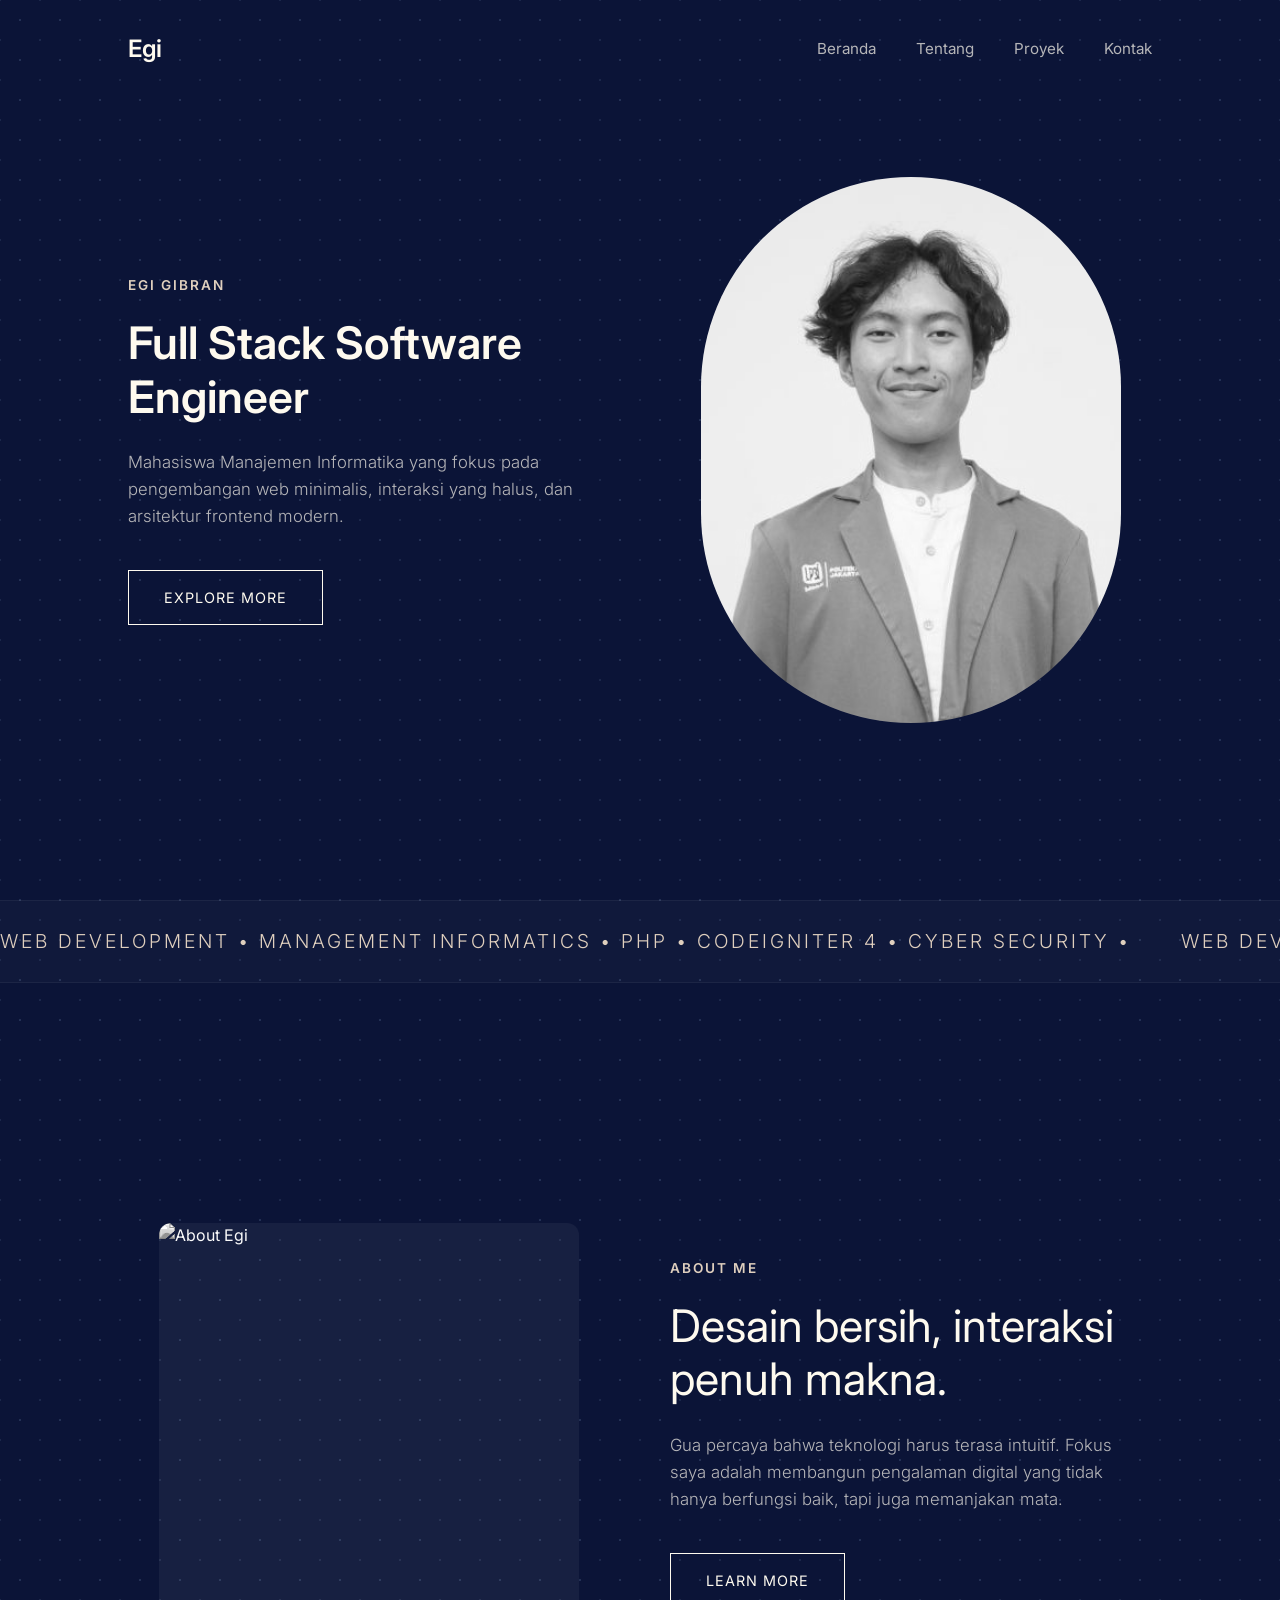
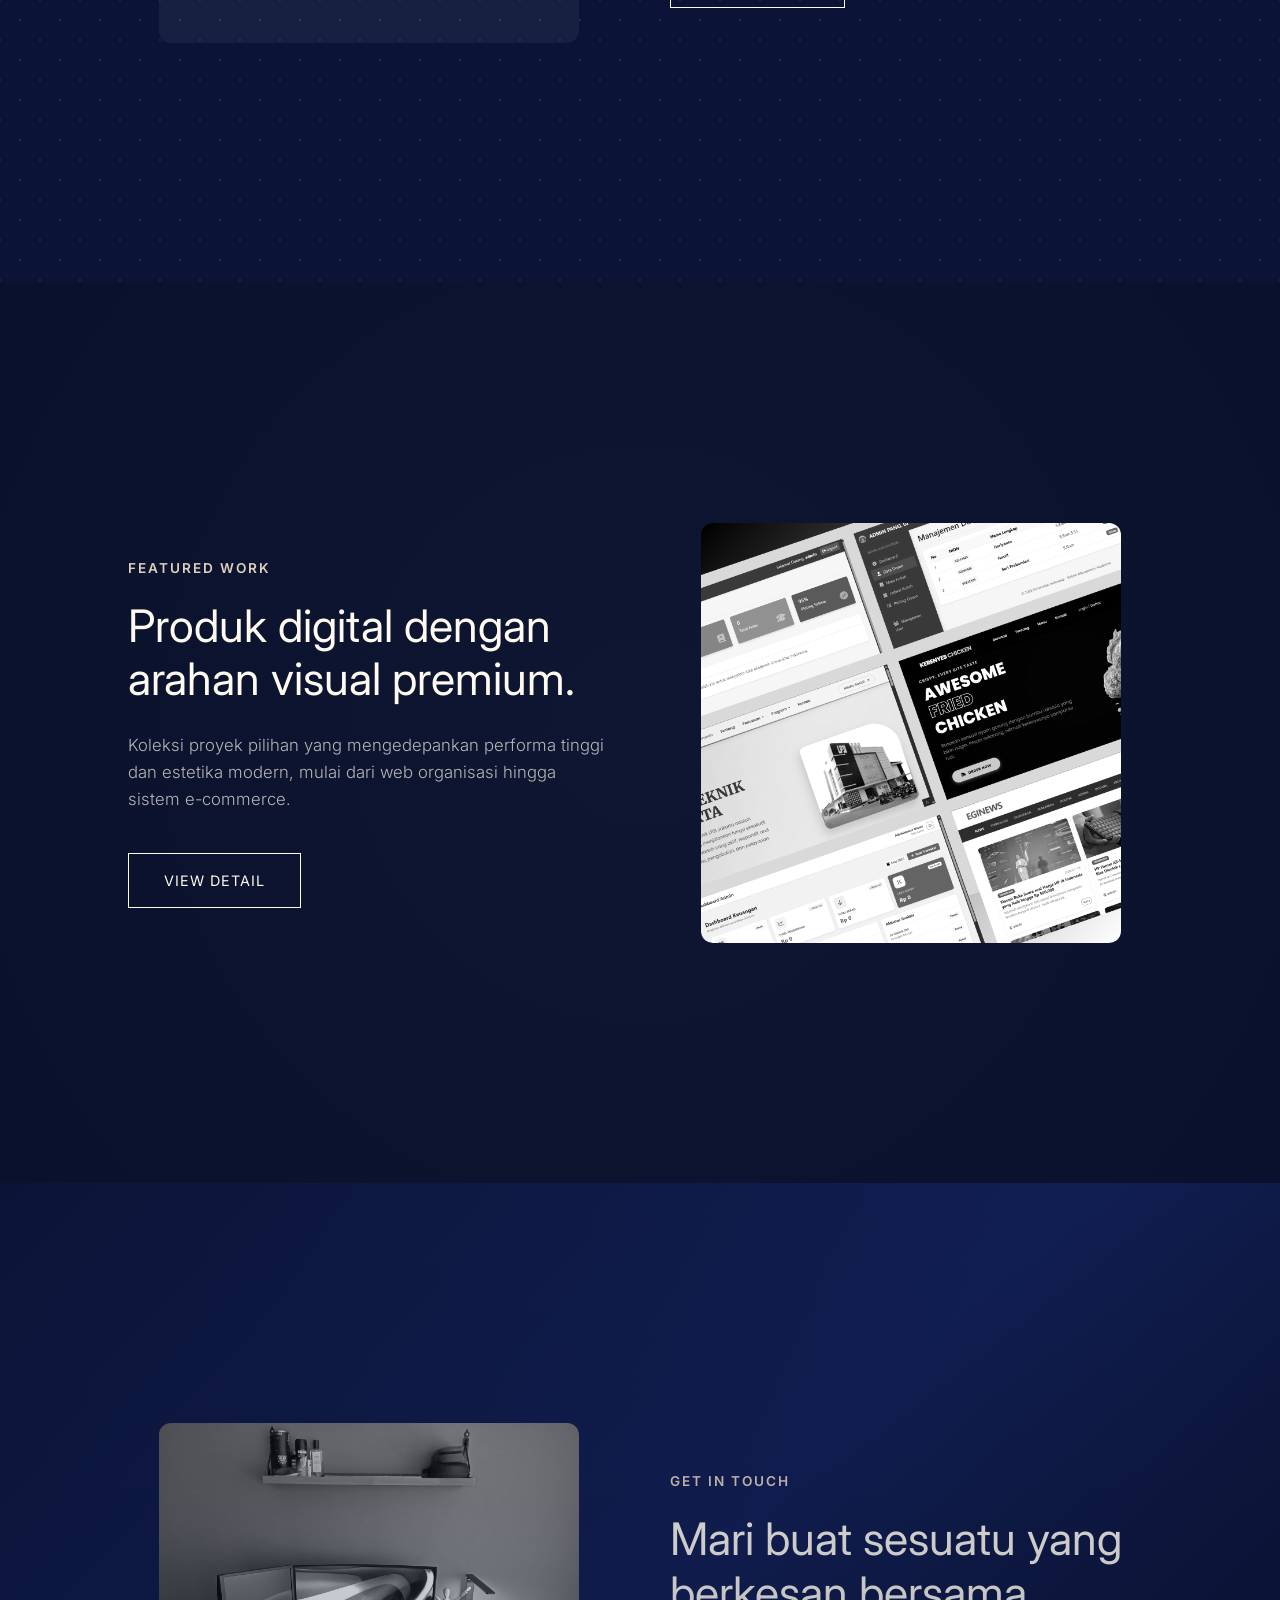
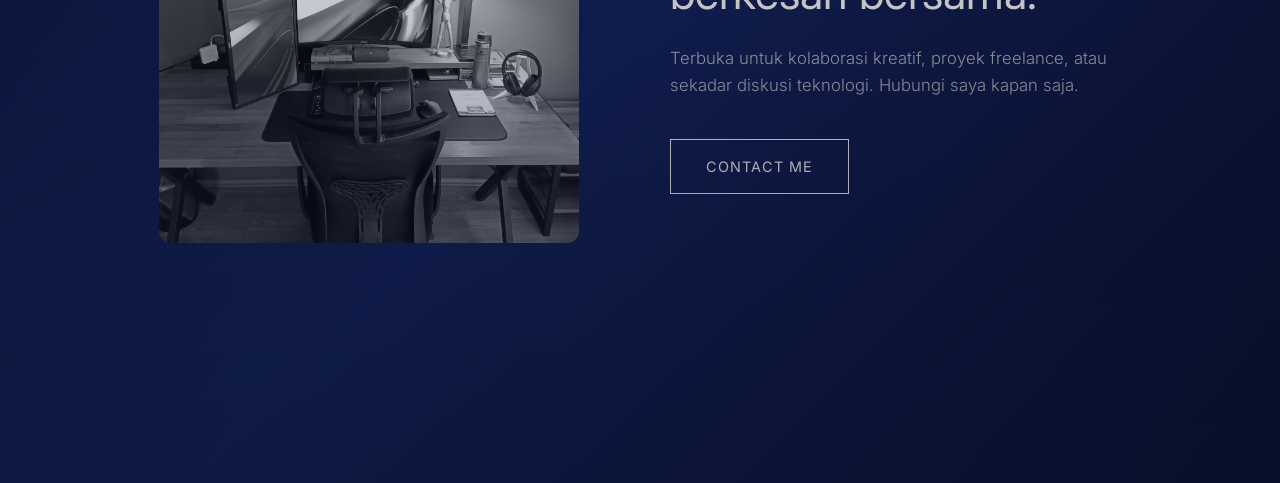
==== commit a15b4f28: "Fix: perbaikan efek hover foto dari hitam putih ke warna asli dan perbaikan animasi smooth scroll na" ====
--- a/index.html
+++ b/index.html
@@ -5,9 +5,20 @@
   <meta name="viewport" content="width=device-width, initial-scale=1.0"/>
   <title>Egi — Portfolio</title>
   <link rel="stylesheet" href="style.css"/>
- <link href="https://fonts.googleapis.com/css2?family=Inter:wght@300;400;600&display=swap" rel="stylesheet">
+  <link href="https://fonts.googleapis.com/css2?family=Inter:wght@300;400;600&display=swap" rel="stylesheet">
 </head>
 <body>
+
+  <!-- PRELOADER OVERLAY -->
+  <div id="preloader">
+    <div class="preloader-content">
+      <div class="preloader-percentage" id="preloader-percentage">0%</div>
+      <div class="preloader-bar-container">
+        <div class="preloader-bar" id="preloader-bar"></div>
+      </div>
+      <p class="preloader-text">Sedang memuat portofolio...</p>
+    </div>
+  </div>
 
   <header class="navbar" id="navbar">
     <a href="#home" class="logo nav-trigger">Egi</a>
@@ -37,133 +48,103 @@
 
   <main class="scroll-container">
 
-    <!-- 1. PEMBUNGKUS UTAMA UNTUK BACKGROUND HEKSAGONAL (MENGAPIT HOME SAMPAI SEBELUM MARQUEE) -->
-<div class="home-about-group">
+    <div class="home-about-group">
 
-  <!-- SECTION HOME -->
-  <section class="section" id="home">
-    <div class="section-wrapper">
-      <div class="section-content reveal-left">
-        <p class="section-label">Egi Gibran</p>
-        <h2><b>Full Stack Software Engineer</b></h2>
-        <p class="section-description">
-          Mahasiswa Manajemen Informatika yang fokus pada pengembangan web minimalis, 
-          interaksi yang halus, dan arsitektur frontend modern.
-        </p>
-        <a href="#about" class="minimal-btn nav-trigger">Explore More</a>
-      </div>
-      <div class="section-image reveal-right">
-        <div class="image-container image-pill">
-          <img src="assets/DSC02403.JPG" alt="Egi Portrait">
+      <!-- SECTION HOME -->
+      <section class="section" id="home">
+        <div class="section-wrapper">
+          <div class="section-content reveal-left">
+            <p class="section-label">Egi Gibran</p>
+            <h2><b>Full Stack Software Engineer</b></h2>
+            <p class="section-description">
+              Mahasiswa Manajemen Informatika yang fokus pada pengembangan web minimalis, 
+              interaksi yang halus, dan arsitektur frontend modern.
+            </p>
+            <a href="#about" class="minimal-btn nav-trigger">Explore More</a>
+          </div>
+          <div class="section-image reveal-right">
+            <div class="image-container image-pill">
+              <img src="assets/DSC02403.JPG" alt="Egi Portrait">
+            </div>
+          </div>
+        </div>
+      </section>
+
+      <!-- INFINITE MARQUEE TEXT -->
+      <div class="marquee-container">
+        <div class="marquee-content">
+          <span>WEB DEVELOPMENT • MANAGEMENT INFORMATICS • PHP • CODEIGNITER 4 • CYBER SECURITY • </span>
+          <span>WEB DEVELOPMENT • MANAGEMENT INFORMATICS • PHP • CODEIGNITER 4 • CYBER SECURITY • </span>
+          <span>WEB DEVELOPMENT • MANAGEMENT INFORMATICS • PHP • CODEIGNITER 4 • CYBER SECURITY • </span>
         </div>
       </div>
+
+      <!-- SECTION ABOUT -->
+      <section class="section" id="about">
+        <div class="section-wrapper reverse">
+          <div class="section-content reveal-right">
+            <p class="section-label">About Me</p>
+            <h2>Desain bersih, interaksi penuh makna.</h2>
+            <p class="section-description">
+              Gua percaya bahwa teknologi harus terasa intuitif. Fokus saya adalah membangun 
+              pengalaman digital yang tidak hanya berfungsi baik, tapi juga memanjakan mata.
+            </p>
+            <a href="about.html" class="minimal-btn">Learn More</a>
+          </div>
+          <div class="section-image reveal-left">
+            <div class="image-container image-square">
+              <img src="assets/IMG_1856.jpg" alt="About Egi">
+            </div>
+          </div>
+        </div>
+      </section>
+
     </div>
-  </section>
 
-  <!-- 2. ELEMEN BARU: INFINITE MARQUEE TEXT (DIPASANG TEPAT SEBELUM ABOUT) -->
-  <div class="marquee-container">
-    <div class="marquee-content">
-      <span>WEB DEVELOPMENT • MANAGEMENT INFORMATICS • PHP • CODEIGNITER 4 • CYBER SECURITY • </span>
-      <span>WEB DEVELOPMENT • MANAGEMENT INFORMATICS • PHP • CODEIGNITER 4 • CYBER SECURITY • </span>
-      <span>WEB DEVELOPMENT • MANAGEMENT INFORMATICS • PHP • CODEIGNITER 4 • CYBER SECURITY • </span>
-    </div>
-  </div>
 
-  <!-- SECTION ABOUT -->
-  <section class="section" id="about">
-    <div class="section-wrapper reverse">
-      <div class="section-content reveal-right">
-        <p class="section-label">About Me</p>
-        <h2>Desain bersih, interaksi penuh makna.</h2>
-        <p class="section-description">
-          Gua percaya bahwa teknologi harus terasa intuitif. Fokus saya adalah membangun 
-          pengalaman digital yang tidak hanya berfungsi baik, tapi juga memanjakan mata.
-        </p>
-        <a href="about.html" class="minimal-btn">Learn More</a>
-      </div>
-      <div class="section-image reveal-left">
-        <div class="image-container image-square">
-          <img src="assets/IMG_1856.jpg" alt="About Egi">
+    <!-- SECTION WORK / PROJECT -->
+    <section class="section work-page-bg" id="project">
+      <div class="section-wrapper">
+        <div class="section-content reveal-left">
+          <p class="section-label">Featured Work</p>
+          <h2>Produk digital dengan arahan visual premium.</h2>
+          <p class="section-description">
+            Koleksi proyek pilihan yang mengedepankan performa tinggi dan estetika modern, 
+            mulai dari web organisasi hingga sistem e-commerce.
+          </p>
+          <a href="#" class="minimal-btn">View Detail</a>
+        </div>
+        <div class="section-image reveal-right">
+          <div class="image-container image-square">
+            <img src="assets/Frame 1.png" alt="Project Work">
+          </div>
         </div>
       </div>
-    </div>
-  </section>
-
-</div> <!-- KUNCI PENUTUP PEMBUNGKUS HOME & ABOUT -->
+    </section>
 
 
-<!-- 3. SECTION WORK / PROJECT (DENGAN BACKGROUND GELOMBANG ASAP) -->
-<section class="section work-page-bg" id="project">
-  <div class="section-wrapper">
-    <div class="section-content reveal-left">
-      <p class="section-label">Featured Work</p>
-      <h2>Produk digital dengan arahan visual premium.</h2>
-      <p class="section-description">
-        Koleksi proyek pilihan yang mengedepankan performa tinggi dan estetika modern, 
-        mulai dari web organisasi hingga sistem e-commerce.
-      </p>
-      <a href="#" class="minimal-btn">View Detail</a>
-    </div>
-    <div class="section-image reveal-right">
-      <div class="image-container image-square">
-        <img src="assets/Frame 1.png" alt="Project Work">
+    <!-- SECTION CONTACT -->
+    <section class="section contact-page-bg" id="contact">
+      <div class="section-wrapper reverse">
+        <div class="section-content reveal-right">
+          <p class="section-label">Get In Touch</p>
+          <h2>Mari buat sesuatu yang berkesan bersama.</h2>
+          <p class="section-description">
+            Terbuka untuk kolaborasi kreatif, proyek freelance, atau sekadar 
+            diskusi teknologi. Hubungi saya kapan saja.
+          </p>
+          <a href="#" class="minimal-btn">Contact Me</a>
+        </div>
+        <div class="section-image reveal-left">
+          <div class="image-container image-square">
+            <img src="assets/setup.jpg" alt="Contact Egi">
+          </div>
+        </div>
       </div>
-    </div>
-  </div>
-</section>
-
-
-<!-- 4. SECTION CONTACT (DENGAN BACKGROUND MARMER PREMIUM) -->
-<section class="section contact-page-bg" id="contact">
-  <div class="section-wrapper reverse">
-    <div class="section-content reveal-right">
-      <p class="section-label">Get In Touch</p>
-      <h2>Mari buat sesuatu yang berkesan bersama.</h2>
-      <p class="section-description">
-        Terbuka untuk kolaborasi kreatif, proyek freelance, atau sekadar 
-        diskusi teknologi. Hubungi saya kapan saja.
-      </p>
-      <a href="#" class="minimal-btn">Contact Me</a>
-    </div>
-    <div class="section-image reveal-left">
-      <div class="image-container image-square">
-        <img src="assets/setup.jpg" alt="Contact Egi">
-      </div>
-    </div>
-  </div>
-</section>
+    </section>
 
   </main>
 
   <script src="script.js"></script>
-  <!-- <script>
-  document.addEventListener("DOMContentLoaded", () => {
-    // Ambil semua elemen yang punya class animasi
-    const animatedElements = document.querySelectorAll('.reveal-left, .reveal-right, .reveal-up');
-
-    const observerOptions = {
-      root: null, // Menggunakan viewport browser sebagai area deteksi
-      rootMargin: "0px",
-      threshold: 0.15 // Elemen memicu animasi jika 15% bagiannya sudah masuk layar
-    };
-
-    const scrollObserver = new IntersectionObserver((entries) => {
-      entries.forEach(entry => {
-        if (entry.isIntersecting) {
-          // Pas elemen masuk ke layar (scroll ke bawah/atas), tambahkan class active
-          entry.target.classList.add('active');
-        } else {
-          // KUNCINYA DI SINI: Pas elemen keluar dari layar, hapus class active biar bisa animasi lagi
-          entry.target.classList.remove('active');
-        }
-      });
-    }, observerOptions);
-
-    // Daftarkan semua elemen ke observer
-    animatedElements.forEach(element => {
-      scrollObserver.observe(element);
-    });
-  });
-</script> -->
 </body>
 </html>
--- a/style.css
+++ b/style.css
@@ -1,288 +1,509 @@
-/* ========================================================
-   GOOGLE FONT & INITIAL VARIABLE
-   ======================================================== */
-@import url('https://fonts.googleapis.com/css2?family=Inter:wght@300;400;500;600;700&display=swap');
-
+/* ==========================================================================
+   1. VARIABLES & CORE STYLES
+   ========================================================================== */
 :root {
-  --deep-blue: #182350;     /* Biru dongker murni bawaan awal lu */
-  --powder-blue: #AFD2FA;   /* Warna aksen terang */
-  --floral-white: #FEFAEF;  /* Warna teks utama & card */
-  --pale-brown: #B9915E;    /* Warna tombol premium */
-}
-
-/* ========================================================
-   RESET & BASE SYSTEM (SATU BG UNTUK SEMUA)
-   ======================================================== */
+  --deep-blue: #0b1437;
+  --powder-blue: #afd2fa;
+  --floral-white: #fefaef;
+  --pale-brown: #dfcfbe;
+}
+
 * {
   margin: 0;
   padding: 0;
   box-sizing: border-box;
 }
 
-html, body {
-  width: 100%;
+body {
+  font-family: 'Inter', sans-serif;
+  background-color: var(--deep-blue);
+  color: var(--floral-white);
+  overflow-x: hidden;
+  line-height: 1.6;
+}
+
+/* ==========================================================================
+   2. EFEK LOADING MASUK (PRELOADER) — BARU DITAMBAHKAN
+   ========================================================================== */
+#preloader {
+  position: fixed;
+  top: 0;
+  left: 0;
+  width: 100%;
+  height: 100vh;
+  background-color: var(--deep-blue);
+  z-index: 99999; /* Pastikan berada di atas semua elemen termasuk navbar */
+  display: flex;
+  justify-content: center;
+  align-items: center;
+  transition: opacity 0.6s ease, visibility 0.6s ease;
+}
+
+#preloader.hidden {
+  opacity: 0;
+  visibility: hidden;
+  pointer-events: none;
+}
+
+.preloader-content {
+  text-align: center;
+  width: 80%;
+  max-width: 400px;
+}
+
+.preloader-percentage {
+  font-size: 3.5rem;
+  font-weight: 600;
+  color: var(--floral-white);
+  margin-bottom: 15px;
+  font-family: 'Inter', sans-serif;
+}
+
+.preloader-bar-container {
+  width: 100%;
+  height: 3px;
+  background-color: rgba(254, 250, 239, 0.1);
+  border-radius: 10px;
+  overflow: hidden;
+  margin-bottom: 15px;
+}
+
+.preloader-bar {
+  width: 0%;
   height: 100%;
-  color: var(--floral-white);
-  font-family: 'Inter', sans-serif;
-  
-  /* Kunci Utama: Satu background global yang terintegrasi di body */
-  background-image: 
-    linear-gradient(rgba(24, 35, 80, 0.4), rgba(24, 35, 80, 0.4)), 
-    url('assets/bg-contact.jpg');
-  background-size: cover;
-  background-position: center;
-  background-repeat: no-repeat;
-  background-attachment: fixed; /* Bikin background diem statis yang elegan pas di-scroll */
-  background-color: var(--deep-blue);
-  background-blend-mode: overlay;
-}
-
-body {
-  overflow-x: hidden;
-  overflow-y: auto;
-}
-
-/* ========================================================
-   SMOOTH SCROLL & LAYOUT CONTAINER
-   ======================================================== */
-.scroll-container {
-  height: auto;
-  overflow-y: visible;
-  overflow-x: hidden;
-  scroll-snap-type: none !important;
-  scroll-behavior: smooth;
-}
-
-.section {
-  min-height: 100vh;
-  scroll-snap-align: none !important;
-  scroll-snap-stop: normal !important;
-  display: flex;
-  align-items: center;
-  justify-content: center;
-  padding: 80px 8%;
-  position: relative;
-  background: transparent !important; /* Dipastikan semua section transparan */
-}
-
-/* ========================================================
-   NAVBAR & LOGO (RESPONSIVE READY)
-   ======================================================== */
+  background-color: var(--pale-brown);
+  transition: width 0.1s linear;
+}
+
+.preloader-text {
+  font-size: 0.85rem;
+  color: rgba(254, 250, 239, 0.6);
+  letter-spacing: 1px;
+  text-transform: uppercase;
+}
+
+/* ==========================================================================
+   3. UTILITY ANIMATION (SCROLL REVEAL BOLAK-BALIK & STAGGERED DELAY) — DIROMBAK
+   ========================================================================== */
+/* State Awal Sebelum Elemen Terlihat Di Layar */
+.reveal-left {
+  opacity: 0;
+  transform: translateX(-50px);
+  transition: opacity 0.8s cubic-bezier(0.25, 1, 0.5, 1), transform 0.8s cubic-bezier(0.25, 1, 0.5, 1);
+}
+
+.reveal-right {
+  opacity: 0;
+  transform: translateX(50px);
+  transition: opacity 0.8s cubic-bezier(0.25, 1, 0.5, 1), transform 0.8s cubic-bezier(0.25, 1, 0.5, 1);
+}
+
+.reveal-up {
+  opacity: 0;
+  transform: translateY(50px);
+  transition: opacity 0.8s cubic-bezier(0.25, 1, 0.5, 1), transform 0.8s cubic-bezier(0.25, 1, 0.5, 1);
+}
+
+/* State Aktif Ketika Dipicu JavaScript (Saat Masuk Layar Viewport) */
+.reveal-left.active,
+.reveal-right.active,
+.reveal-up.active {
+  opacity: 1;
+  transform: translate(0);
+}
+
+/* Efek Muncul Berurutan (Staggered Delay) untuk Elemen yang Berjejer di About Page */
+.about-text-content.reveal-right.active > * {
+  animation: fadeInDelay 0.8s cubic-bezier(0.25, 1, 0.5, 1) forwards;
+}
+
+.about-text-content.reveal-right.active > :nth-child(1) { animation-delay: 0.1s; }
+.about-text-content.reveal-right.active > :nth-child(2) { animation-delay: 0.3s; }
+.about-text-content.reveal-right.active > :nth-child(3) { animation-delay: 0.5s; }
+
+.grid-col.reveal-left.active .timeline-item:nth-child(2) { transition-delay: 0.2s; }
+.grid-col.reveal-right.active .timeline-item:nth-child(2) { transition-delay: 0.2s; }
+.grid-col.reveal-right.active .timeline-item:nth-child(3) { transition-delay: 0.4s; }
+
+@keyframes fadeInDelay {
+  from { opacity: 0; transform: translateY(15px); }
+  to { opacity: 1; transform: translateY(0); }
+}
+
+/* ==========================================================================
+   4. NAVIGATION & HEADER
+   ========================================================================== */
 .navbar {
   position: fixed;
   top: 0;
   left: 0;
   width: 100%;
-  height: 80px;
-  padding: 0 5%;
-  display: flex;
+  padding: 30px 10%;
+  display: flex;
+  justify-content: space-between;
+  align-items: center;
+  z-index: 1000;
+  background: transparent;
+  transition: all 0.5s ease;
+}
+
+.navbar.scrolled {
+  padding: 20px 10%;
+  background: rgba(11, 20, 55, 0.85);
+  backdrop-filter: blur(10px);
+  border-bottom: 1px solid rgba(175, 210, 250, 0.1);
+}
+
+.logo {
+  font-size: 1.5rem;
+  font-weight: 600;
+  text-decoration: none;
+  color: var(--floral-white);
+  letter-spacing: -0.5px;
+}
+
+.nav-links {
+  display: flex;
+  gap: 40px;
+}
+
+.nav-links a {
+  text-decoration: none;
+  color: var(--floral-white);
+  font-size: 0.95rem;
+  font-weight: 400;
+  transition: opacity 0.3s ease;
+  opacity: 0.7;
+}
+
+.nav-links a:hover {
+  opacity: 1;
+}
+
+/* Hamburger Menu */
+.hamburger {
+  display: none;
+  background: none;
+  border: none;
+  cursor: pointer;
+  z-index: 1100;
+  flex-direction: column;
+  gap: 6px;
+}
+
+.hamburger span {
+  display: block;
+  width: 25px;
+  height: 2px;
+  background-color: var(--floral-white);
+  transition: all 0.3s ease;
+}
+
+.hamburger.active span:nth-child(1) {
+  transform: translateY(8px) rotate(45deg);
+}
+
+.hamburger.active span:nth-child(2) {
+  opacity: 0;
+}
+
+.hamburger.active span:nth-child(3) {
+  transform: translateY(-8px) rotate(-45deg);
+}
+
+/* Mobile Overlay Menu */
+.overlay-menu {
+  position: fixed;
+  top: 0;
+  left: 0;
+  width: 100%;
+  height: 100vh;
+  background-color: var(--deep-blue);
+  z-index: 1050;
+  display: flex;
+  justify-content: center;
+  align-items: center;
+  opacity: 0;
+  visibility: hidden;
+  transition: all 0.5s cubic-bezier(0.77, 0, 0.175, 1);
+}
+
+.overlay-menu.active {
+  opacity: 1;
+  visibility: visible;
+}
+
+.overlay-links {
+  display: flex;
+  flex-direction: column;
+  gap: 30px;
+  text-align: center;
+}
+
+.overlay-links a {
+  font-size: 2rem;
+  color: var(--floral-white);
+  text-decoration: none;
+  font-weight: 300;
+  opacity: 0;
+  transform: translateY(20px);
+  transition: all 0.4s ease;
+}
+
+.overlay-menu.active .overlay-links a {
+  opacity: 1;
+  transform: translateY(0);
+}
+
+/* Delay Animasi Link Mobile Overlay */
+.overlay-menu.active .overlay-links a:nth-child(1) { transition-delay: 0.2s; }
+.overlay-menu.active .overlay-links a:nth-child(2) { transition-delay: 0.3s; }
+.overlay-menu.active .overlay-links a:nth-child(3) { transition-delay: 0.4s; }
+.overlay-menu.active .overlay-links a:nth-child(4) { transition-delay: 0.5s; }
+
+/* ==========================================================================
+   5. CONTAINER LAYOUTS & BACKGROUNDS
+   ========================================================================== */
+.scroll-container {
+  width: 100%;
+}
+
+/* BACKGROUND 1: Mengapit Home & About (Pola Heksagonal) */
+.home-about-group {
+  position: relative;
+  width: 100%;
+  background-color: var(--deep-blue);
+  background-image: 
+    radial-gradient(rgba(175, 210, 250, 0.15) 1px, transparent 1px), 
+    radial-gradient(rgba(175, 210, 250, 0.1) 1px, transparent 1px);
+  background-size: 40px 40px;
+  background-position: 0 0, 20px 20px;
+}
+
+/* BACKGROUND 2: Section Project / Work (Pola Gelombang Asap / Wave Lembut) */
+.work-page-bg {
+  background-color: #09102c;
+  position: relative;
+  overflow: hidden;
+}
+
+.work-page-bg::before {
+  content: "";
+  position: absolute;
+  top: -50%;
+  left: -50%;
+  width: 200%;
+  height: 200%;
+  background: radial-gradient(circle at center, rgba(175, 210, 250, 0.03) 0%, transparent 60%);
+  animation: drift 30s linear infinite;
+  pointer-events: none;
+}
+
+/* BACKGROUND 3: Section Contact (Pola Marmer / Gradasi Premium) */
+.contact-page-bg {
+  background: linear-gradient(135deg, #0b1437 0%, #111e52 50%, #050a1c 100%);
+  position: relative;
+}
+
+.contact-page-bg::after {
+  content: "";
+  position: absolute;
+  top: 0;
+  left: 0;
+  width: 100%;
+  height: 100%;
+  background: linear-gradient(to bottom, transparent, rgba(11, 20, 55, 0.5));
+  pointer-events: none;
+}
+
+@keyframes drift {
+  from { transform: rotate(0deg); }
+  to { transform: rotate(360deg); }
+}
+
+/* ==========================================================================
+   6. PORTFOLIO LAYOUTS (HOMEPAGE SECTIONS)
+   ========================================================================== */
+.section {
+  min-height: 100vh;
+  width: 100%;
+  display: flex;
+  align-items: center;
+  padding: 120px 10%;
+  position: relative;
+}
+
+.section-wrapper {
+  display: flex;
+  width: 100%;
   align-items: center;
   justify-content: space-between;
-  z-index: 1000;
-  transition: all 0.6s cubic-bezier(0.25, 1, 0.5, 1);
-}
-
-.navbar.scrolled {
-  top: 20px;
-  left: 50%;
-  transform: translateX(-50%);
-  width: 90%;
-  max-width: 1100px;
-  height: 65px;
-  border-radius: 100px;
-  background: rgba(24, 35, 80, 0.7) !important;
-  backdrop-filter: blur(20px);
-  border: 1px solid rgba(175, 210, 250, 0.2);
-  box-shadow: 0 10px 40px rgba(0,0,0,0.3);
-}
-
-.logo {
-  text-decoration: none;
-  color: var(--floral-white) !important;
-  font-family: 'Inter', sans-serif;
-  font-size: 1.5rem;
-  font-weight: 300;
-  letter-spacing: 2px;
-  text-transform: uppercase;
-  z-index: 1002;
-}
-
-/* Menu bawaan desktop */
-.nav-links { 
-  display: flex; 
-  gap: 40px; 
-}
-
-.nav-links a { 
-  text-decoration: none; 
-  color: var(--floral-white);
-  font-size: 0.95rem; 
-  transition: 0.3s; 
-}
-
-.nav-links a:hover { 
-  color: var(--powder-blue); 
-}
-
-/* ========================================================
-   CLEANING SECTION BG (SEMUA DIBUAT TRANSPARAN PENUH)
-   ======================================================== */
-
-.home-about-group {
-  width: 100%;
-  position: relative;
-  background: transparent !important;
-}
-
-#home, #about {
-  background: transparent !important;
-}
-
-.work-page-bg, #project.work-page-bg {
-  background: transparent !important;
-}
-
-.contact-page-bg {
-  background: transparent !important;
-}
-
-/* ========================================================
-   SECTION HERO LAYOUT CONFIGURATION
-   ======================================================== */
-.section-wrapper {
-  width: 100%;
-  max-width: 1100px;
-  display: flex;
-  justify-content: space-between;
-  align-items: center;
-  margin: 0 auto;
-  gap: 80px;
+  gap: 60px;
+}
+
+.section-wrapper.reverse {
+  flex-direction: row-reverse;
 }
 
 .section-content {
   flex: 1;
-  max-width: 520px;
-  text-align: left;
+  max-width: 550px;
 }
 
 .section-image {
   flex: 1;
   display: flex;
-  justify-content: flex-end;
-}
-
+  justify-content: center;
+  align-items: center;
+}
+
+/* Text Elements */
 .section-label {
+  font-size: 0.85rem;
   text-transform: uppercase;
-  font-size: 0.8rem;
-  letter-spacing: 4px;
-  color: var(--powder-blue);
-  margin-bottom: 12px;
-  display: block;
-}
-
-.section-content h1 {
-  font-size: clamp(2.5rem, 5vw, 4.5rem);
-  line-height: 1.1;
+  letter-spacing: 2px;
+  color: var(--pale-brown);
   margin-bottom: 20px;
-  letter-spacing: -2px;
-  font-weight: 700;
-  color: var(--floral-white) !important;
+  font-weight: 600;
 }
 
 .section-content h2 {
-  font-size: clamp(1.8rem, 3.5vw, 2.8rem);
+  font-size: 2.8rem;
   line-height: 1.2;
-  margin-bottom: 20px;
-  letter-spacing: -1px;
-  font-weight: 600;
-  color: var(--floral-white) !important;
+  color: var(--floral-white);
+  margin-bottom: 25px;
+  font-weight: 400;
+}
+
+.section-content h2 b {
+  font-weight: 600;
 }
 
 .section-description {
-  color: rgba(254, 250, 239, 0.8);
-  line-height: 1.8;
   font-size: 1.05rem;
-  margin-bottom: 35px;
-  text-align: justify;
-}
-
-/* ========================================================
-   IMAGES & COMPONENT SYSTEM
-   ======================================================== */
+  color: rgba(254, 250, 239, 0.7);
+  margin-bottom: 40px;
+  font-weight: 300;
+}
+
+/* Buttons */
+.minimal-btn {
+  display: inline-block;
+  padding: 15px 35px;
+  border: 1px solid var(--floral-white);
+  color: var(--floral-white);
+  text-decoration: none;
+  font-size: 0.9rem;
+  letter-spacing: 1px;
+  text-transform: uppercase;
+  transition: all 0.4s ease;
+  background: transparent;
+}
+
+.minimal-btn:hover {
+  background-color: var(--floral-white);
+  color: var(--deep-blue);
+}
+
+/* Image Frames & Containers */
 .image-container {
-  width: 280px;
-  height: 340px;
   overflow: hidden;
-  border: 1px solid rgba(175, 210, 250, 0.2);
+  position: relative;
+  width: 100%;
+  max-width: 420px;
+  background-color: rgba(254, 250, 239, 0.05);
   transition: transform 0.6s cubic-bezier(0.25, 1, 0.5, 1);
 }
-
-.image-pill { border-radius: 200px; }
-.image-square { border-radius: 24px; }
 
 .image-container img {
   width: 100%;
   height: 100%;
   object-fit: cover;
-  filter: grayscale(100%);
-  transition: filter 0.6s ease, transform 0.6s ease;
-  opacity: 0.9;
-}
-
-.image-container:hover img { 
-  opacity: 1; 
-  filter: grayscale(0%);
-}
-
-.image-container:hover { transform: scale(1.02); }
-
-.minimal-btn {
-  display: inline-block;
-  padding: 14px 35px;
-  border: 2px solid var(--pale-brown);
-  border-radius: 50px;
+  display: block;
+  filter: grayscale(100%); /* KORREKSI: Dimulai dari hitam putih total */
+  transition: transform 0.6s cubic-bezier(0.25, 1, 0.5, 1), filter 0.6s ease-in-out;
+}
+
+.image-container:hover img {
+  transform: scale(1.05);
+  filter: grayscale(0%); /* KOREKSI: Berubah jadi full color */
+}
+
+.image-pill {
+  border-radius: 400px;
+  aspect-ratio: 1 / 1.3;
+}
+
+.image-square {
+  border-radius: 12px;
+  aspect-ratio: 1 / 1;
+}
+
+/* ==========================================================================
+   7. INFINITE MARQUEE COMPONENT
+   ========================================================================== */
+.marquee-container {
+  width: 100%;
+  overflow: hidden;
+  background-color: rgba(254, 250, 239, 0.02);
+  border-top: 1px solid rgba(254, 250, 239, 0.05);
+  border-bottom: 1px solid rgba(254, 250, 239, 0.05);
+  padding: 25px 0;
+  display: flex;
+  align-items: center;
+}
+
+.marquee-content {
+  display: flex;
+  white-space: nowrap;
+  animation: marquee-scroll 25s linear infinite;
+}
+
+.marquee-content span {
+  font-size: 1.2rem;
+  font-weight: 300;
   color: var(--pale-brown);
-  text-decoration: none;
-  transition: 0.3s;
-  font-size: 0.9rem;
-  background: transparent;
-  font-weight: 600;
-}
-
-.minimal-btn:hover { 
-  background: var(--pale-brown); 
-  color: var(--deep-blue);
-  transform: translateY(-3px);
-  box-shadow: 0 10px 20px rgba(185, 145, 94, 0.3);
-}
-
-/* ========================================================
-   ABOUT PAGE LAYOUT (MURNI TIDAK DIUBAH SAMA SEKALI)
-   ======================================================== */
+  letter-spacing: 3px;
+  padding-right: 50px;
+}
+
+@keyframes marquee-scroll {
+  0% { transform: translateX(0%); }
+  100% { transform: translateX(-33.33%); }
+}
+
+/* ==========================================================================
+   8. ABOUT PAGE STYLES (about.html)
+   ========================================================================== */
 .about-page {
-  background: transparent !important;
-  color: var(--floral-white) !important;
-  overflow-y: auto !important;
+  background-color: var(--deep-blue);
+  padding: 0;
 }
 
 .about-container {
   max-width: 1200px;
   margin: 0 auto;
-  padding: 140px 5% 80px;
+  padding: 140px 24px 80px;
+}
+
+.about-hero {
+  margin-bottom: 60px;
+  text-align: left;
 }
 
 .about-section-title {
-  font-family: 'Inter', sans-serif;
-  font-size: 2.2rem;
-  font-weight: 700;
-  color: var(--powder-blue) !important;
-  margin-bottom: 40px;
-  text-align: left;
-}
-
+  font-family: 'Montserrat', sans-serif;
+  font-size: 4rem;
+  font-weight: 800;
+  color: var(--floral-white);
+  text-transform: uppercase;
+  letter-spacing: -1px;
+}
+
+/* Collage System */
 .about-wrapper-alvalens {
   display: grid;
-  grid-template-columns: 1.1fr 1fr;
+  grid-template-columns: 1.1fr 0.9fr;
   gap: 80px;
   align-items: start;
   margin-bottom: 100px;
@@ -290,339 +511,199 @@
 
 .about-images-collage {
   position: relative;
-  width: 100%;
-  height: 480px;
+  height: 520px;
+  width: 100%;
 }
 
 .img-box {
   position: absolute;
   overflow: hidden;
-  box-shadow: 0 10px 30px rgba(0,0,0,0.3);
-  transition: transform 0.6s cubic-bezier(0.25, 1, 0.5, 1), box-shadow 0.6s cubic-bezier(0.25, 1, 0.5, 1), z-index 0.3s ease;
-}
-
+  border-radius: 12px;
+  box-shadow: 0 20px 40px rgba(0,0,0,0.3);
+  transition: transform 0.5s ease;
+}
+
+/* Efek untuk Gambar Kolase di Halaman Tentang (About Page) */
 .img-box img {
   width: 100%;
   height: 100%;
   object-fit: cover;
-  filter: grayscale(100%);
-  transition: filter 0.6s cubic-bezier(0.25, 1, 0.5, 1);
+  display: block;
+  filter: grayscale(100%); /* KOREKSI: Dimulai dari hitam putih total */
+  transition: filter 0.6s ease-in-out;
+}
+.img-box:hover img {
+  filter: grayscale(0%); /* KOREKSI: Berubah jadi full color */
+}
+
+.img-main {
+  width: 60%;
+  height: 380px;
+  left: 0;
+  top: 40px;
+  z-index: 2;
+}
+
+.img-top-right {
+  width: 45%;
+  height: 260px;
+  right: 5%;
+  top: 0;
+  z-index: 1;
+}
+
+.img-bottom-center {
+  width: 50%;
+  height: 240px;
+  left: 35%;
+  bottom: 0;
+  z-index: 3;
+  border: 4px solid var(--deep-blue);
 }
 
 .img-box:hover {
-  transform: translateY(-12px) scale(1.03); 
-  box-shadow: 0 25px 50px rgba(0,0,0,0.5); 
-  z-index: 10 !important;
-}
-
-.img-box:hover img { filter: grayscale(0%); }
-
-.img-main { width: 260px; height: 320px; left: 50px; top: 60px; z-index: 2; }
-.img-top-right { width: 180px; height: 200px; right: 60px; top: 10px; z-index: 1; }
-.img-bottom-center { width: 220px; height: 240px; left: 280px; bottom: -20px; z-index: 3; }
-
-.about-text-content {
-  display: flex;
-  flex-direction: column;
-  gap: 25px;
-}
-
+  transform: translateY(-5px) scale(1.02);
+  z-index: 10;
+}
+
+/* Biodata Text */
 .about-name {
   font-size: 2.5rem;
-  font-weight: 700;
-  color: var(--floral-white) !important;
-  letter-spacing: -0.5px;
-  margin-bottom: 5px;
+  font-weight: 600;
+  color: var(--pale-brown);
+  margin-bottom: 25px;
 }
 
 .about-paragraph {
   font-size: 1.05rem;
-  line-height: 1.8;
-  color: rgba(254, 250, 239, 0.85) !important;
-  text-align: justify;
-}
-
-.about-paragraph strong {
-  color: var(--powder-blue) !important;
-  font-weight: 600;
-}
-
+  color: rgba(254, 250, 239, 0.8);
+  margin-bottom: 20px;
+  font-weight: 300;
+  line-height: 1.7;
+}
+
+/* Spotify Box */
 .spotify-widget {
+  margin-top: 40px;
   display: flex;
   align-items: center;
   gap: 15px;
-  border: 1.5px solid rgba(175, 210, 250, 0.3);
-  border-radius: 12px;
+  background: rgba(254, 250, 239, 0.03);
+  border: 1px solid rgba(254, 250, 239, 0.08);
   padding: 15px 25px;
-  width: 100%;
-  max-width: 450px;
-  margin-top: 15px;
-  background: rgba(24, 35, 80, 0.3);
-}
-
-.spotify-icon svg { width: 40px; height: 40px; color: #1DB954; }
-.spotify-info { display: flex; flex-direction: column; }
-.spotify-title { font-size: 0.95rem; font-weight: 700; color: var(--floral-white); }
-.spotify-status { font-size: 0.95rem; color: var(--powder-blue); }
-
-.about-hero h1 {
-  font-size: clamp(2.5rem, 5vw, 4rem);
-  margin-bottom: 30px;
-  letter-spacing: -2px;
-  color: var(--floral-white);
-}
-
-.about-bio {
-  font-size: 1.2rem;
-  line-height: 1.8;
-  color: rgba(254, 250, 239, 0.85);
-  max-width: 750px;
-  margin-bottom: 80px;
-}
-
+  border-radius: 50px;
+  width: fit-content;
+}
+
+.spotify-icon {
+  color: #1ed760;
+  width: 24px;
+  height: 24px;
+}
+
+.spotify-info {
+  display: flex;
+  flex-direction: column;
+}
+
+.spotify-title {
+  font-size: 0.9rem;
+  font-weight: 600;
+  color: var(--floral-white);
+}
+
+.spotify-status {
+  font-size: 0.75rem;
+  color: rgba(254, 250, 239, 0.5);
+}
+
+/* Timeline Education & Organization Grid */
 .about-grid {
   display: grid;
   grid-template-columns: 1fr 1fr;
   gap: 60px;
   margin-bottom: 80px;
+  border-top: 1px solid rgba(254, 250, 239, 0.1);
+  padding-top: 60px;
 }
 
 .grid-col h3 {
-  text-transform: uppercase;
-  font-size: 0.9rem;
-  letter-spacing: 3px;
-  margin-bottom: 30px;
+  font-size: 1.5rem;
+  color: var(--pale-brown);
+  margin-bottom: 35px;
+  font-weight: 600;
+  letter-spacing: 0.5px;
+}
+
+.timeline-item {
+  margin-bottom: 35px;
+  position: relative;
+  padding-left: 25px;
+  border-left: 1px solid rgba(175, 210, 250, 0.2);
+}
+
+.timeline-item .year {
+  font-size: 0.8rem;
   color: var(--powder-blue);
-  border-bottom: 1px solid var(--powder-blue);
-  padding-bottom: 10px;
-  display: inline-block;
-}
-
-.timeline-item { margin-bottom: 30px; }
-.timeline-item .year { font-size: 0.85rem; color: var(--pale-brown); display: block; margin-bottom: 5px; }
-.timeline-item h4 { font-size: 1.1rem; font-weight: 700; color: var(--floral-white) !important; margin-bottom: 5px; }
-.timeline-item p { color: rgba(254, 250, 239, 0.7) !important; }
-
-.skills-wrapper { display: flex; flex-wrap: wrap; gap: 15px; margin-top: 20px; }
-.skills-wrapper span {
-  padding: 8px 20px;
-  border: 1px solid var(--powder-blue);
-  color: var(--powder-blue);
-  border-radius: 50px;
-  font-size: 0.85rem;
-  transition: 0.3s;
-}
-.skills-wrapper span:hover { 
-  background: var(--powder-blue);
-  color: var(--deep-blue); 
-}
-
-/* ========================================================
-   INFINITE MARQUEE SYSTEM
-======================================================== */
-.marquee-container {
-  width: 100%;
-  overflow: hidden;
-  background: var(--pale-brown);
-  padding: 18px 0;
-  display: flex;
-  align-items: center;
-  border-top: 1px solid rgba(175, 210, 250, 0.2);
-  border-bottom: 1px solid rgba(175, 210, 250, 0.2);
-  z-index: 5;
-  position: relative;
-}
-
-.marquee-content {
-  display: flex;
-  white-space: nowrap;
-  gap: 0;
-  animation: marquee-running 25s linear infinite;
-}
-
-.marquee-content span {
-  font-family: 'Inter', sans-serif;
-  font-size: 1.1rem;
-  font-weight: 700;
-  color: var(--deep-blue);
-  letter-spacing: 2px;
-  padding-right: 40px;
-}
-
-@keyframes marquee-running {
-  0% { transform: translateX(0%); }
-  100% { transform: translateX(-33.33%); }
-}
-
-/* ========================================================
-   SISTEM REVEAL ANIMATION (MURNI DIJAGA TIDAK BERUBAH)
-   ======================================================== */
-.reveal-left, .reveal-right, .reveal-up {
-  opacity: 0;
-  transition: opacity 0.8s ease, transform 0.8s cubic-bezier(0.25, 1, 0.5, 1);
-}
-.reveal-left { transform: translateX(-40px); }
-.reveal-right { transform: translateX(40px); }
-.reveal-up { transform: translateY(40px); }
-
-.reveal-left.active, .reveal-right.active, .reveal-up.active { 
-  opacity: 1 !important; 
-  transform: translate(0) !important; 
-}
-
-/* ========================================================
-   OVERLAY HAMBURGER SYSTEM
-   ======================================================== */
-.hamburger { 
-  border: none; 
-  background: none; 
-  cursor: pointer; 
-  z-index: 1005; 
-  display: none; 
-  padding: 10px;
-}
-
-.hamburger span { 
-  display: block; 
-  width: 30px; 
-  height: 2px; 
-  background: var(--floral-white) !important; 
-  margin: 6px 0; 
-  transition: all 0.3s ease; 
-}
-
-.hamburger.active span:nth-child(1) { transform: translateY(8px) rotate(45deg); }
-.hamburger.active span:nth-child(2) { opacity: 0; }
-.hamburger.active span:nth-child(3) { transform: translateY(-8px) rotate(-45deg); }
-
-.overlay-menu {
-  position: fixed;
-  inset: 0;
-  background: rgba(24, 35, 80, 0.98) !important;
-  z-index: 1004;
-  display: flex;
-  justify-content: center;
-  align-items: center;
-  opacity: 0;
-  visibility: hidden;
-  pointer-events: none; 
-  transition: opacity 0.4s ease, visibility 0.4s ease;
-}
-
-.overlay-menu.active { 
-  opacity: 1; 
-  visibility: visible; 
-  pointer-events: auto; 
-}
-
-.overlay-links {
-  display: flex;
-  flex-direction: column;
-  align-items: center;
-  gap: 25px;
-}
-
-.overlay-links a { 
-  display: block; 
-  font-size: 2rem; 
-  font-weight: 700; 
-  color: var(--floral-white);
-  text-decoration: none; 
-  text-transform: uppercase;
-  letter-spacing: 2px;
-  transition: all 0.3s ease; 
-}
-
-.overlay-links a:hover { color: var(--powder-blue); }
-
-/* ========================================================
-   SISTEM RESPONSIF ANTI-BERANTAKAN (ALL DEVICES RESOLUTION)
-   ======================================================== */
-
-/* Tablet & Mobile Layout Fix */
-@media (max-width: 992px) {
-  .navbar {
-    padding: 0 6%;
+  font-weight: 600;
+  display: block;
+  margin-bottom: 5px;
+}
+
+.timeline-item h4 {
+  font-size: 1.15rem;
+  color: var(--floral-white);
+  font-weight: 600;
+  margin-bottom: 5px;
+}
+
+.timeline-item p {
+  font-size: 0.95rem;
+  color: rgba(254, 250, 239, 0.6);
+  font-weight: 300;
+}
+
+/* ==========================================================================
+   9. RESPONSIVE MEDIA QUERIES
+   ========================================================================== */
+@media (max-width: 1024px) {
+  .section { padding: 100px 5%; }
+  .navbar { padding: 30px 5%; }
+  .navbar.scrolled { padding: 20px 5%; }
+  .section-content h2 { font-size: 2.3rem; }
+  .about-wrapper-alvalens { gap: 40px; }
+  .about-section-title { font-size: 3.2rem; }
+}
+
+@media (max-width: 768px) {
+  .hamburger { display: flex; }
+  .nav-links { display: none; }
+  
+  .section-wrapper,
+  .section-wrapper.reverse {
+    flex-direction: column;
+    text-align: center;
+    gap: 40px;
   }
-  .nav-links {
-    display: none; 
-  }
-  .hamburger {
-    display: block; 
-  }
-  .section {
-    padding: 100px 6% 60px;
-    height: auto;
-    min-height: 100vh;
-  }
-  .section-wrapper {
-    flex-direction: column-reverse; 
-    gap: 40px;
-    text-align: center;
-  }
-  .section-content {
-    max-width: 100%;
-    text-align: center;
-  }
-  .section-description {
-    text-align: center;
-  }
-  .section-image {
-    justify-content: center;
-    width: 100%;
-  }
-  .image-container {
-    width: 240px;
-    height: 300px;
-  }
+  
+  .section-content { max-width: 100%; }
+  .image-container { max-width: 340px; }
+  
   .about-wrapper-alvalens {
     grid-template-columns: 1fr;
-    gap: 40px;
+    gap: 50px;
   }
-  .about-images-collage {
-    height: 360px;
-  }
-  .img-main { width: 180px; height: 230px; left: 10px; top: 40px; }
-  .img-top-right { width: 120px; height: 140px; right: 10px; top: 10px; }
-  .img-bottom-center { width: 140px; height: 160px; left: 150px; bottom: 0px; }
-}
-
-/* Smartphone Layar Kecil Fix */
-@media (max-width: 576px) {
-  .navbar.scrolled {
-    width: 92%;
-    top: 10px;
-  }
-  .logo {
-    font-size: 1.2rem;
-  }
-  .section-content h1 {
-    font-size: 2.3rem; 
-    line-height: 1.2;
-  }
-  .section-content h2 {
-    font-size: 1.6rem;
-  }
-  .section-description {
-    font-size: 0.95rem;
-    line-height: 1.6;
-  }
-  .about-section-title {
-    font-size: 1.8rem;
-  }
-  .about-name {
-    font-size: 1.8rem;
-    text-align: center;
-  }
-  .about-paragraph {
-    font-size: 0.95rem;
-    text-align: justify;
-  }
+  
+  .about-images-collage { height: 420px; }
+  .img-main { height: 300px; }
+  .img-top-right { height: 200px; }
+  .img-bottom-center { height: 180px; }
+  
   .about-grid {
     grid-template-columns: 1fr;
     gap: 40px;
   }
-  .spotify-widget {
-    padding: 10px 15px;
-  }
+  
+  .spotify-widget { margin: 30px auto 0; }
+  .about-section-title { font-size: 2.5rem; }
 }
